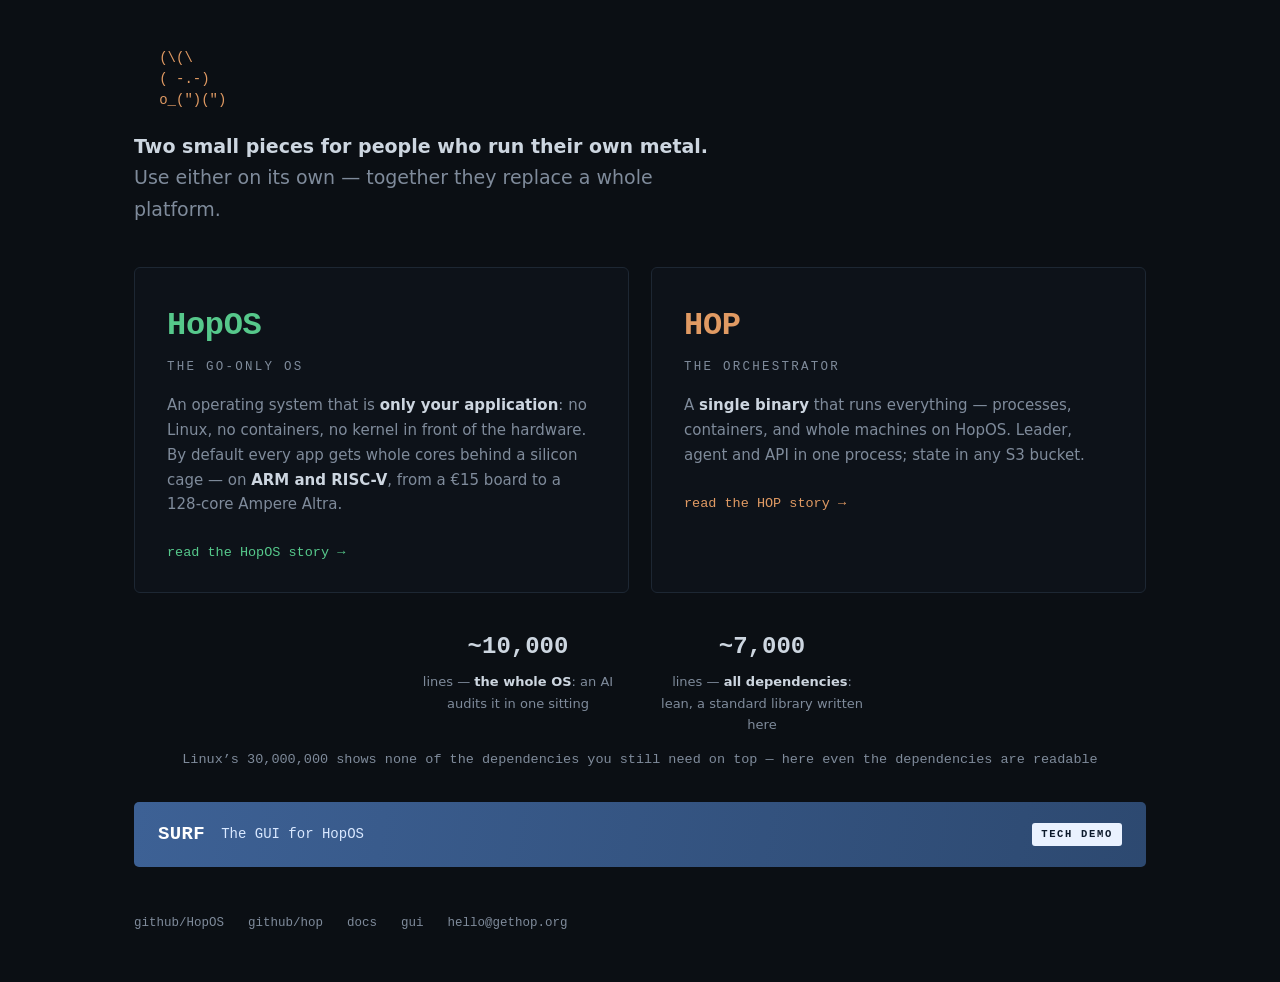
==== index.html @ 7035ccb4 "HopOS is wat we verkopen: een OS in 10.000 regels — en ~6 MB - homepage-strip terug naar twee getall" ====
<!DOCTYPE html>
<html lang="en">
<head>
<meta charset="utf-8">
<meta name="viewport" content="width=device-width, initial-scale=1">
<title>gethop.org — HopOS, the Go-only OS · HOP, the orchestrator</title>
<meta name="description" content="Two small pieces for people who run their own metal: HopOS, an OS with no kernel between your app and the hardware — and HOP, a single-binary job orchestrator.">
<meta property="og:title" content="gethop.org — HopOS · HOP">
<meta property="og:description" content="HopOS: the Go-only OS, hardware isolation per app, on ARM and RISC-V. HOP: a single-binary orchestrator for processes, containers and whole machines.">
<meta property="og:url" content="https://gethop.org">
<meta property="og:type" content="website">
<link rel="icon" href="data:image/svg+xml,<svg xmlns=%22http://www.w3.org/2000/svg%22 viewBox=%220 0 100 100%22><text y=%22.9em%22 font-size=%2290%22>🐇</text></svg>">
<link rel="stylesheet" href="/style.css?v=7">
</head>
<body>

<main class="chooser">
  <div class="wrap">
    <div class="chooser-head">
      <pre>   (\(\
   ( -.-)
   o_(")(")</pre>
      <p><strong>Two small pieces for people who run their own metal.</strong> Use either on its own — together they replace a whole platform.</p>
    </div>
    <div class="doors">
      <a class="door door-hopos" href="/hopos/">
        <div class="name">HopOS</div>
        <div class="role">The Go-only OS</div>
        <p>An operating system that is <b>only your application</b>: no Linux, no containers, no kernel in front of the hardware. By default every app gets whole cores behind a silicon cage — on <b>ARM and RISC-V</b>, from a €15 board to a 128-core Ampere Altra.</p>
        <span class="go">read the HopOS story →</span>
      </a>
      <a class="door door-hop" href="/hop/">
        <div class="name">HOP</div>
        <div class="role">The orchestrator</div>
        <p>A <b>single binary</b> that runs everything — processes, containers, and whole machines on HopOS. Leader, agent and API in one process; state in any S3 bucket.</p>
        <span class="go">read the HOP story →</span>
      </a>
    </div>
    <!-- Gemeten met tools/loc.go (HopOS-repo) op v1.15.0: metal 10.137 ·
         lean 6.879. HOP (5.253) staat op /hop/ als ~5.000 — hier verkopen we
         het OS. Daarbuiten linkt alleen de Go/tamago-runtime en de CA-bundel. -->
    <div class="trio">
      <div><span class="tn">~10,000</span><span class="tl">lines — <b>the whole OS</b>: an AI audits it in one sitting</span></div>
      <div><span class="tn">~7,000</span><span class="tl">lines — <b>all dependencies</b>: lean, a standard library written here</span></div>
    </div>
    <p class="trio-foot">Linux’s 30,000,000 shows none of the dependencies you still need on top — here even the dependencies are readable</p>
    <a class="banner" href="/surf/">
      <span class="banner-name">SURF</span>
      <span class="banner-sub">The GUI for HopOS</span>
      <span class="badge">tech demo</span>
    </a>
    <div class="chooser-foot">
      <a href="https://github.com/xinix00/HopOS">github/HopOS</a>
      <a href="https://github.com/xinix00/hop">github/hop</a>
      <a href="/hopos/docs/">docs</a>
      <a href="https://gui.gethop.org">gui</a>
      <a href="mailto:hello@gethop.org">hello@gethop.org</a>
    </div>
  </div>
</main>

</body>
</html>
---- style.css ----
/* gethop.org — two products, two voices, one dark habitat.
   HopOS speaks phosphor green (it IS the console color of the OS);
   HOP speaks copper (the operator's tool — the metal in bare metal).
   The SURF banner borrows the blue of its own compositor — cooler than both,
   because it is a thing that runs on HopOS, not a third product.
   Each page sets --acc via a body class; everything inherits its voice. */
:root {
  --bg: #0b0f14;
  --panel: #10161d;
  --panel-2: #0d1219;
  --line: #1d2733;
  --text: #cdd6e0;
  --muted: #7f8b9b;
  --copper: #e09a63;
  --copper-dim: #a97045;
  --leaf: #56c88b;
  --leaf-dim: #3a8a60;
  --wave: #6ba6ff;
  --wave-dim: #43709f;
  --phosphor: #46d979;
  --fault: #e0654f;
  --acc: var(--copper);
  --acc-dim: var(--copper-dim);
  --mono: ui-monospace, "SF Mono", "Cascadia Code", "JetBrains Mono", Menlo, Consolas, monospace;
  --sans: system-ui, -apple-system, "Segoe UI", Roboto, sans-serif;
}
* { box-sizing: border-box; }
html { scroll-behavior: smooth; }
@media (prefers-reduced-motion: reduce) { html { scroll-behavior: auto; } }
body {
  margin: 0; background: var(--bg); color: var(--text);
  font-family: var(--sans); font-size: 16.5px; line-height: 1.65;
  -webkit-font-smoothing: antialiased;
}
body.pg-hopos { --acc: var(--leaf); --acc-dim: var(--leaf-dim); }
body.pg-hop { --acc: var(--copper); --acc-dim: var(--copper-dim); }
body.pg-surf { --acc: var(--wave); --acc-dim: var(--wave-dim); }
a { color: var(--acc); text-decoration: none; }
a:hover { text-decoration: underline; text-underline-offset: 3px; }
a:focus-visible { outline: 2px solid var(--acc); outline-offset: 3px; border-radius: 2px; }
.wrap { max-width: 1060px; margin: 0 auto; padding: 0 24px; }

/* ── topbar ─────────────────────────────────────────────── */
.topbar {
  position: sticky; top: 0; z-index: 10;
  background: color-mix(in srgb, var(--bg) 88%, transparent);
  backdrop-filter: blur(8px);
  border-bottom: 1px solid var(--line);
}
.topbar-in {
  display: flex; align-items: center; gap: 28px;
  height: 56px; font-family: var(--mono); font-size: 13.5px;
}
.brand { display: flex; align-items: baseline; gap: 10px; color: var(--text); font-weight: 700; letter-spacing: .04em; }
.brand:hover { text-decoration: none; }
.brand .ears { color: var(--acc); font-weight: 400; }
.topnav { display: flex; gap: 20px; margin-left: auto; align-items: center; }
.topnav a { color: var(--muted); letter-spacing: .02em; }
.topnav a:hover { color: var(--text); text-decoration: none; }
.topnav a.other-hopos:hover { color: var(--leaf); }
.topnav a.other-hop:hover { color: var(--copper); }
.topnav a.other-surf:hover { color: var(--wave); }
.gh {
  border: 1px solid var(--acc-dim); color: var(--acc);
  padding: 5px 14px; border-radius: 3px; letter-spacing: .02em;
}
.topnav a.gh:hover, .gh:hover {
  background: var(--acc); color: var(--bg); text-decoration: none;
}

/* mobiel: hamburger (checkbox-truc, geen JS) — de links passen niet naast
   het merk, dus onder 720px klapt de nav in een paneel onder de balk. */
.menu-box { display: none; }
.menu-btn { display: none; }
@media (max-width: 720px) {
  .topbar-in { position: relative; }
  .menu-btn {
    display: block; margin-left: auto; cursor: pointer;
    font-family: var(--mono); font-size: 19px; line-height: 1;
    color: var(--muted); padding: 6px 12px;
    border: 1px solid var(--line); border-radius: 3px;
  }
  .menu-box:checked ~ .menu-btn { color: var(--acc); border-color: var(--acc-dim); }
  .topnav { display: none; }
  .menu-box:checked ~ .topnav {
    display: grid; gap: 14px; justify-items: start;
    position: absolute; top: 55px; left: -24px; right: -24px;
    margin: 0; padding: 20px 32px 24px;
    background: var(--panel-2); border-bottom: 1px solid var(--line);
  }
  .menu-box:checked ~ .topnav a:not(.gh) { padding: 2px 0; }
}

/* ── chooser (front page) ───────────────────────────────── */
.chooser { min-height: 100svh; display: grid; align-content: center; padding: 48px 0; }
.chooser-head { margin-bottom: 42px; }
.chooser-head pre {
  margin: 0 0 20px; font-family: var(--mono); font-size: 14px; line-height: 1.5;
  color: var(--copper);
}
.chooser-head p { color: var(--muted); font-size: 19px; max-width: 32em; margin: 0; }
.chooser-head p strong { color: var(--text); }
.doors { display: grid; grid-template-columns: 1fr 1fr; gap: 22px; }
@media (max-width: 800px) { .doors { grid-template-columns: 1fr; } }
.door {
  display: block; border: 1px solid var(--line); border-radius: 6px;
  padding: 32px 32px 28px; background: var(--panel-2); color: var(--text);
  transition: border-color .15s ease;
}
.door:hover { text-decoration: none; border-color: var(--acc-dim); }
.door .name { font-family: var(--mono); font-size: 32px; font-weight: 700; color: var(--acc); letter-spacing: -.01em; }
.door .role {
  font-family: var(--mono); font-size: 12.5px; letter-spacing: .18em;
  text-transform: uppercase; color: var(--muted); margin: 4px 0 16px;
}
.door p { margin: 0 0 20px; font-size: 15px; color: var(--muted); }
.door p b { color: var(--text); font-weight: 600; }
.door .go { font-family: var(--mono); font-size: 13.5px; color: var(--acc); }
.door-hopos { --acc: var(--leaf); --acc-dim: var(--leaf-dim); }
.door-hop { --acc: var(--copper); --acc-dim: var(--copper-dim); }

/* SURF krijgt een échte banner: een gevuld blauw blok, zoals een advertentie.
   Hij mág schreeuwen — maar hij is één regel hoog en heeft geen kop, dus hij
   kan nooit voor een sectie doorgaan. Het label zegt wat het is. */
.banner {
  display: flex; align-items: center; gap: 16px; flex-wrap: wrap;
  margin-top: 30px; padding: 17px 24px; border-radius: 5px;
  font-family: var(--mono); color: #eaf2ff;
  background: linear-gradient(100deg,
    color-mix(in srgb, var(--wave) 54%, #071019),
    color-mix(in srgb, var(--wave) 38%, #071019));
  transition: filter .15s ease;
}
.banner:hover { text-decoration: none; filter: brightness(1.14); }
.banner-name { font-size: 19px; font-weight: 700; letter-spacing: .02em; color: #fff; }
.banner-sub { font-size: 14px; color: color-mix(in srgb, #fff 74%, var(--wave)); }
.banner .badge {
  font-size: 10.5px; letter-spacing: .16em; text-transform: uppercase;
  font-weight: 700; margin-left: auto; padding: 3px 9px;
  background: #eaf2ff; color: #0d1a2b; border-radius: 3px;
}
/* Zodra de regel wikkelt hoort het label niet meer rechts te hangen. */
@media (max-width: 620px) { .banner .badge { margin-left: 0; } }
.trio { display: flex; gap: 34px; justify-content: center; flex-wrap: wrap; margin-top: 34px; }
.trio > div { text-align: center; }
.trio .tn { display: block; font-family: var(--mono); font-size: 24px; font-weight: 700; color: var(--text); }
.trio .tl { display: block; font-size: 13px; color: var(--muted); max-width: 210px; margin-top: 4px; }
.trio .tl b { color: var(--text); }
.trio-foot { text-align: center; color: var(--muted); font-size: 13.5px; font-family: var(--mono); margin: 14px 0 0; }
.chooser-foot {
  margin-top: 46px; font-family: var(--mono); font-size: 12.5px; color: var(--muted);
  display: flex; gap: 24px; flex-wrap: wrap;
}
.chooser-foot a { color: var(--muted); }
.chooser-foot a:hover { color: var(--text); }

/* ── page hero ──────────────────────────────────────────── */
.hero { padding: 76px 0 64px; border-bottom: 1px solid var(--line); }
.hero-grid { display: grid; grid-template-columns: 1.05fr .95fr; gap: 56px; align-items: center; }
@media (max-width: 880px) { .hero-grid { grid-template-columns: 1fr; } }
.pg-mark {
  font-family: var(--mono); font-size: 12.5px; letter-spacing: .18em;
  text-transform: uppercase; color: var(--acc); margin: 0 0 18px;
}
h1 {
  font-family: var(--mono); font-size: clamp(28px, 4.2vw, 42px);
  line-height: 1.16; letter-spacing: -.015em; margin: 0 0 20px;
  font-weight: 700; text-wrap: balance;
}
.lede { font-size: 17.5px; color: var(--muted); max-width: 30em; margin: 0 0 28px; }
.lede strong { color: var(--text); font-weight: 600; }
.cta-row { display: flex; gap: 14px; flex-wrap: wrap; align-items: center; }
.btn {
  font-family: var(--mono); font-size: 14.5px; padding: 11px 20px;
  border-radius: 3px; border: 1px solid transparent;
}
.btn-primary { background: var(--acc); color: #101418; font-weight: 700; }
.btn-primary:hover { filter: brightness(1.12); text-decoration: none; }
.btn-ghost { border-color: var(--line); color: var(--text); }
.btn-ghost:hover { border-color: var(--acc-dim); text-decoration: none; }
.btn-dl { display: inline-flex; align-items: center; gap: 9px; }
.btn-dl svg { flex: none; }
.cross { font-family: var(--mono); font-size: 12.5px; margin-top: 20px; color: var(--muted); }
.cross a.to-hop { color: var(--copper); }
.cross a.to-hopos { color: var(--leaf); }

/* ── sections ───────────────────────────────────────────── */
section { padding: 64px 0; border-bottom: 1px solid var(--line); }
h2 {
  font-family: var(--mono); font-size: clamp(21px, 2.8vw, 27px);
  letter-spacing: -.01em; margin: 0 0 16px; text-wrap: balance;
}
.section-lede { color: var(--muted); max-width: 42em; margin: 0 0 36px; }
.section-lede strong, section p strong { color: var(--text); font-weight: 600; }
section p { max-width: 42em; }

/* ── terminal ───────────────────────────────────────────── */
.term {
  background: #070b10; border: 1px solid var(--line); border-radius: 6px;
  overflow: hidden; box-shadow: 0 24px 60px -32px rgba(0,0,0,.9);
}
.term-bar {
  display: flex; align-items: center; gap: 8px;
  padding: 9px 14px; border-bottom: 1px solid var(--line);
  font-family: var(--mono); font-size: 11.5px; color: var(--muted);
  letter-spacing: .05em; background: var(--panel-2);
}
.term-bar .dot { width: 9px; height: 9px; border-radius: 50%; background: var(--line); }
.term-bar .dot:first-child { background: #2c3a4a; }
.term pre {
  margin: 0; padding: 18px 18px 20px; overflow-x: auto;
  font-family: var(--mono); font-size: 12.8px; line-height: 1.62;
  color: var(--phosphor);
}
.term .dim { color: #2f7a4c; }
.term .hi { color: #7dffa8; font-weight: 700; }
.term .fault { color: var(--fault); }
.term .cmt { color: var(--muted); }
.term .ps { color: var(--copper); }
.term-cli pre { color: var(--text); font-size: 13px; }
.term-cli .out { color: var(--phosphor); }
.boot-line { opacity: 0; animation: bootline .01s linear forwards; }
@keyframes bootline { to { opacity: 1; } }
@media (prefers-reduced-motion: reduce) { .boot-line { animation: none; opacity: 1; } }

/* ── tables ─────────────────────────────────────────────── */
.tbl-wrap { overflow-x: auto; border: 1px solid var(--line); border-radius: 5px; }
table { border-collapse: collapse; width: 100%; min-width: 640px; font-size: 14.5px; }
th {
  font-family: var(--mono); font-size: 12px; text-transform: uppercase;
  letter-spacing: .1em; color: var(--muted); font-weight: 600; text-align: left;
}
th, td { padding: 13px 18px; border-bottom: 1px solid var(--line); vertical-align: top; }
tr:last-child td { border-bottom: 0; }
thead tr { background: var(--panel-2); }
td:first-child { color: var(--muted); }
td.us { color: var(--text); }
td.us::before { content: "▸ "; color: var(--acc); }

/* ── ladder ─────────────────────────────────────────────── */
.ladder { display: grid; gap: 12px; max-width: 720px; font-variant-numeric: tabular-nums; }
.rung { display: grid; grid-template-columns: 240px 1fr 90px; gap: 16px; align-items: center; font-size: 14px; }
@media (max-width: 720px) { .rung { grid-template-columns: 150px 1fr 80px; } }
.rung .lbl { color: var(--muted); }
.rung .lbl b { color: var(--text); font-weight: 600; }
.rung .bar { height: 10px; border-radius: 2px; background: var(--panel); position: relative; overflow: hidden; }
.rung .bar i { position: absolute; inset: 0 auto 0 0; background: var(--acc-dim); border-radius: 2px; }
.rung:first-child .bar i { background: var(--acc); }
.rung .n { font-family: var(--mono); font-size: 13.5px; color: var(--text); text-align: right; }
.ladder-sub {
  font-family: var(--mono); font-size: 13px; color: var(--muted);
  max-width: 720px; text-align: right; margin: 14px 0 0;
}
.ladder-sub b { color: var(--acc); }

/* Per-architectuur-sprossen: je compileert er precies één van, dus ze staan
   onder een streep en dragen hun eigen label i.p.v. dat ze meetellen alsof
   elke node alles draait. */
.rung-split {
  grid-column: 1 / -1; margin: 6px 0 2px; padding-top: 12px;
  border-top: 1px dashed var(--line);
  font-family: var(--mono); font-size: 12px; letter-spacing: .1em;
  text-transform: uppercase; color: var(--muted);
}
.rung-split b { color: var(--acc); font-weight: 600; }
.rung-arch .lbl b { color: var(--acc); }
.rung-arch .bar i { background: color-mix(in srgb, var(--acc) 55%, var(--panel)); }
.rung-board .lbl b { color: var(--text); }
.rung-board .bar i { background: color-mix(in srgb, var(--acc) 28%, var(--panel)); }

/* ── cards & callouts ───────────────────────────────────── */
.cards { display: grid; grid-template-columns: repeat(3, 1fr); gap: 20px; }
@media (max-width: 880px) { .cards { grid-template-columns: 1fr; } }
.card { border: 1px solid var(--line); border-radius: 5px; padding: 24px; background: var(--panel-2); }
.card h3 { font-family: var(--mono); font-size: 15.5px; margin: 0 0 10px; letter-spacing: .01em; color: var(--text); }
.card p { font-size: 14.5px; color: var(--muted); margin: 0; max-width: none; }
.card p b { color: var(--text); font-weight: 600; }
.honest {
  border: 1px solid var(--line); border-left: 3px solid var(--acc);
  border-radius: 4px; padding: 20px 24px; background: var(--panel-2);
  max-width: 46em; margin-top: 36px;
}
.honest h3 { font-family: var(--mono); font-size: 13.5px; letter-spacing: .1em; text-transform: uppercase; margin: 0 0 10px; color: var(--acc); }
.honest p { font-size: 14.5px; color: var(--muted); margin: 0; max-width: none; }
.honest p b { color: var(--text); }

/* ── screenshots ────────────────────────────────────────── */
.shot { margin: 0; }
.shot img {
  display: block; width: 100%; height: auto; border: 1px solid var(--line);
  border-radius: 6px; background: #070b10;
  box-shadow: 0 24px 60px -32px rgba(0,0,0,.9);
}
.shot figcaption {
  font-family: var(--mono); font-size: 12.5px; color: var(--muted);
  margin-top: 12px; line-height: 1.55;
}
.shot figcaption b { color: var(--text); font-weight: 600; }

/* ── kant-en-klare apps ─────────────────────────────────── */
.apps { display: grid; grid-template-columns: repeat(2, 1fr); gap: 0 34px; margin: 0; }
@media (max-width: 720px) { .apps { grid-template-columns: 1fr; } }
.apps div {
  display: grid; grid-template-columns: 108px 1fr; gap: 14px;
  padding: 13px 0; border-bottom: 1px solid var(--line); font-size: 14.5px;
}
.apps dt {
  font-family: var(--mono); font-size: 13.5px; color: var(--acc);
  margin: 0; overflow-wrap: anywhere;
}
.apps dd { margin: 0; color: var(--muted); }
.apps dd b { color: var(--text); font-weight: 600; }

/* ── quickstart ─────────────────────────────────────────── */
.qs-grid { display: grid; grid-template-columns: 1fr 1fr; gap: 24px; }
@media (max-width: 880px) { .qs-grid { grid-template-columns: 1fr; } }

/* ── footer ─────────────────────────────────────────────── */
footer { padding: 54px 0 56px; }
.foot-grid {
  display: flex; justify-content: space-between; align-items: flex-start;
  gap: 48px; flex-wrap: wrap;
}
footer pre {
  margin: 0; font-family: var(--mono); font-size: 13px; line-height: 1.5;
  color: var(--copper); flex-shrink: 0;
}
.foot-links { font-family: var(--mono); font-size: 13.5px; display: grid; gap: 10px; justify-items: start; }
.foot-links .l-hopos { color: var(--leaf); }
.foot-links .l-hop { color: var(--copper); }
.foot-links .l-surf { color: var(--wave); }
.foot-copy {
  margin: 40px 0 0; padding-top: 18px; border-top: 1px solid var(--line);
  font-family: var(--mono); font-size: 12px; color: var(--muted);
}

/* ── hardware-status ────────────────────────────────────── */
.st { font-family: var(--mono); font-size: 12.5px; white-space: nowrap; }
.st::before { content: "● "; }
.st-ok { color: var(--leaf); }
.st-wip { color: var(--copper); }
.st-plan { color: var(--muted); }

/* ── better together ────────────────────────────────────── */
.together {
  border: 1px solid var(--line); border-radius: 6px; background: var(--panel-2);
  padding: 26px 30px; display: flex; gap: 24px; align-items: center;
  justify-content: space-between; flex-wrap: wrap;
}
.together p { margin: 0; max-width: 38em; font-size: 15px; color: var(--muted); }
.together p b { color: var(--text); }

/* ── docs-viewer ─────────────────────────────────────────── */
  .docs-grid { display: grid; grid-template-columns: 220px 1fr; gap: 48px; padding: 48px 0 80px; }
  @media (max-width: 800px) { .docs-grid { grid-template-columns: 1fr; gap: 24px; } }
  .docs-nav { position: sticky; top: 80px; align-self: start; font-family: var(--mono); font-size: 13.5px; }
  @media (max-width: 800px) { .docs-nav { position: static; } }
  .pages-box, .pages-btn { display: none; }
  @media (max-width: 800px) {
    .pages-btn {
      display: block; cursor: pointer; font-family: var(--mono);
      font-size: 13.5px; color: var(--muted); padding: 9px 14px;
      border: 1px solid var(--line); border-radius: 4px; background: var(--panel-2);
    }
    .pages-box:checked ~ .pages-btn { color: var(--acc); border-color: var(--acc-dim); border-radius: 4px 4px 0 0; }
    .docs-nav { display: none; }
    .pages-box:checked ~ .docs-nav {
      display: block; border: 1px solid var(--line); border-top: 0;
      border-radius: 0 0 4px 4px; background: var(--panel-2);
      padding: 16px 22px 20px; margin-top: 0;
    }
    .docs-grid { gap: 0 24px; }
    .md { margin-top: 24px; }
  }
  .docs-nav h3 {
    font-size: 11.5px; letter-spacing: .16em; text-transform: uppercase;
    color: var(--muted); margin: 22px 0 10px; font-weight: 600;
  }
  .docs-nav h3:first-child { margin-top: 0; }
  .docs-nav a { display: block; color: var(--muted); padding: 4px 0; }
  .docs-nav a:hover { color: var(--text); text-decoration: none; }
  .docs-nav a.on { color: var(--acc); }
  .docs-nav .gh-src { margin-top: 26px; font-size: 12px; }

  .md { min-width: 0; max-width: 46em; }
  .md h1 { font-size: clamp(26px, 3.4vw, 34px); margin: 0 0 18px; }
  .md h2 { font-size: 21px; margin: 40px 0 14px; }
  .md h3 { font-family: var(--mono); font-size: 16px; margin: 30px 0 10px; }
  .md p, .md li { color: var(--text); }
  .md p { margin: 0 0 16px; }
  .md ul, .md ol { padding-left: 24px; margin: 0 0 16px; }
  .md li { margin: 6px 0; }
  .md strong { color: var(--text); font-weight: 600; }
  .md em { color: var(--muted); }
  .md code {
    font-family: var(--mono); font-size: .88em; background: var(--panel);
    border: 1px solid var(--line); border-radius: 3px; padding: 1px 5px;
  }
  .md pre {
    background: #070b10; border: 1px solid var(--line); border-radius: 6px;
    padding: 16px 18px; overflow-x: auto; margin: 0 0 18px;
    font-family: var(--mono); font-size: 13px; line-height: 1.6;
  }
  .md pre code { background: none; border: 0; padding: 0; font-size: inherit; }
  .md table { border-collapse: collapse; width: 100%; font-size: 14px; margin: 0 0 18px; }
  .md .md-tbl { overflow-x: auto; border: 1px solid var(--line); border-radius: 5px; margin: 0 0 18px; }
  .md .md-tbl table { margin: 0; min-width: 540px; }
  .md th { font-family: var(--mono); font-size: 11.5px; text-transform: uppercase; letter-spacing: .08em; color: var(--muted); text-align: left; background: var(--panel-2); }
  .md th, .md td { padding: 10px 14px; border-bottom: 1px solid var(--line); vertical-align: top; }
  .md tr:last-child td { border-bottom: 0; }
  .md blockquote { border-left: 3px solid var(--acc-dim); margin: 0 0 16px; padding: 2px 0 2px 18px; color: var(--muted); }
  .md hr { border: 0; border-top: 1px solid var(--line); margin: 32px 0; }
  .md .mermaid { margin: 0 0 18px; }
  .md .mermaid svg { max-width: 100%; }
  .md img { max-width: 100%; border: 1px solid var(--line); border-radius: 5px; }
  .md .state { color: var(--muted); font-family: var(--mono); font-size: 14px; padding: 40px 0; }
  .md .state .cur { color: var(--acc); animation: statecur 1s steps(1) infinite; }
  @keyframes statecur { 50% { opacity: 0; } }
  @media (prefers-reduced-motion: reduce) { .md .state .cur { animation: none; } }
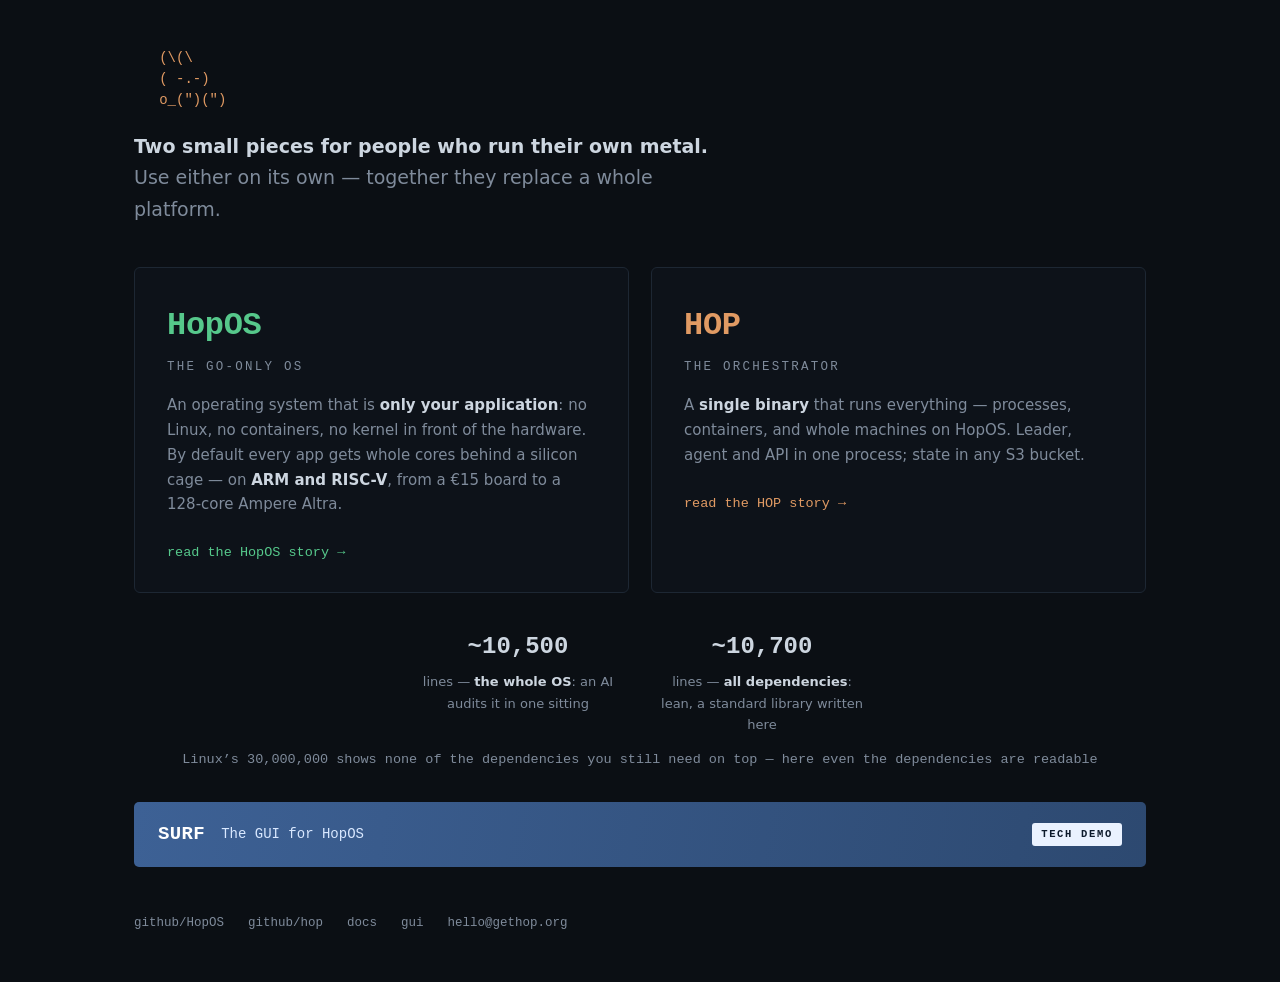
==== commit 5bdd0c51: "Stabiel en bewezen: telling op de nieuwe staat, stulp en cloudflared-lean erbij - ladder en homepage" ====
--- a/index.html
+++ b/index.html
@@ -36,12 +36,12 @@
         <span class="go">read the HOP story →</span>
       </a>
     </div>
-    <!-- Gemeten met tools/loc.go (HopOS-repo) op v1.15.0: metal 10.137 ·
-         lean 6.879. HOP (5.253) staat op /hop/ als ~5.000 — hier verkopen we
+    <!-- Gemeten met tools/loc.go (HopOS-repo) op v1.99.1: metal 10.643 ·
+         lean 10.684. HOP staat op /hop/ als ~5.000 — hier verkopen we
          het OS. Daarbuiten linkt alleen de Go/tamago-runtime en de CA-bundel. -->
     <div class="trio">
-      <div><span class="tn">~10,000</span><span class="tl">lines — <b>the whole OS</b>: an AI audits it in one sitting</span></div>
-      <div><span class="tn">~7,000</span><span class="tl">lines — <b>all dependencies</b>: lean, a standard library written here</span></div>
+      <div><span class="tn">~10,500</span><span class="tl">lines — <b>the whole OS</b>: an AI audits it in one sitting</span></div>
+      <div><span class="tn">~10,700</span><span class="tl">lines — <b>all dependencies</b>: lean, a standard library written here</span></div>
     </div>
     <p class="trio-foot">Linux’s 30,000,000 shows none of the dependencies you still need on top — here even the dependencies are readable</p>
     <a class="banner" href="/surf/">
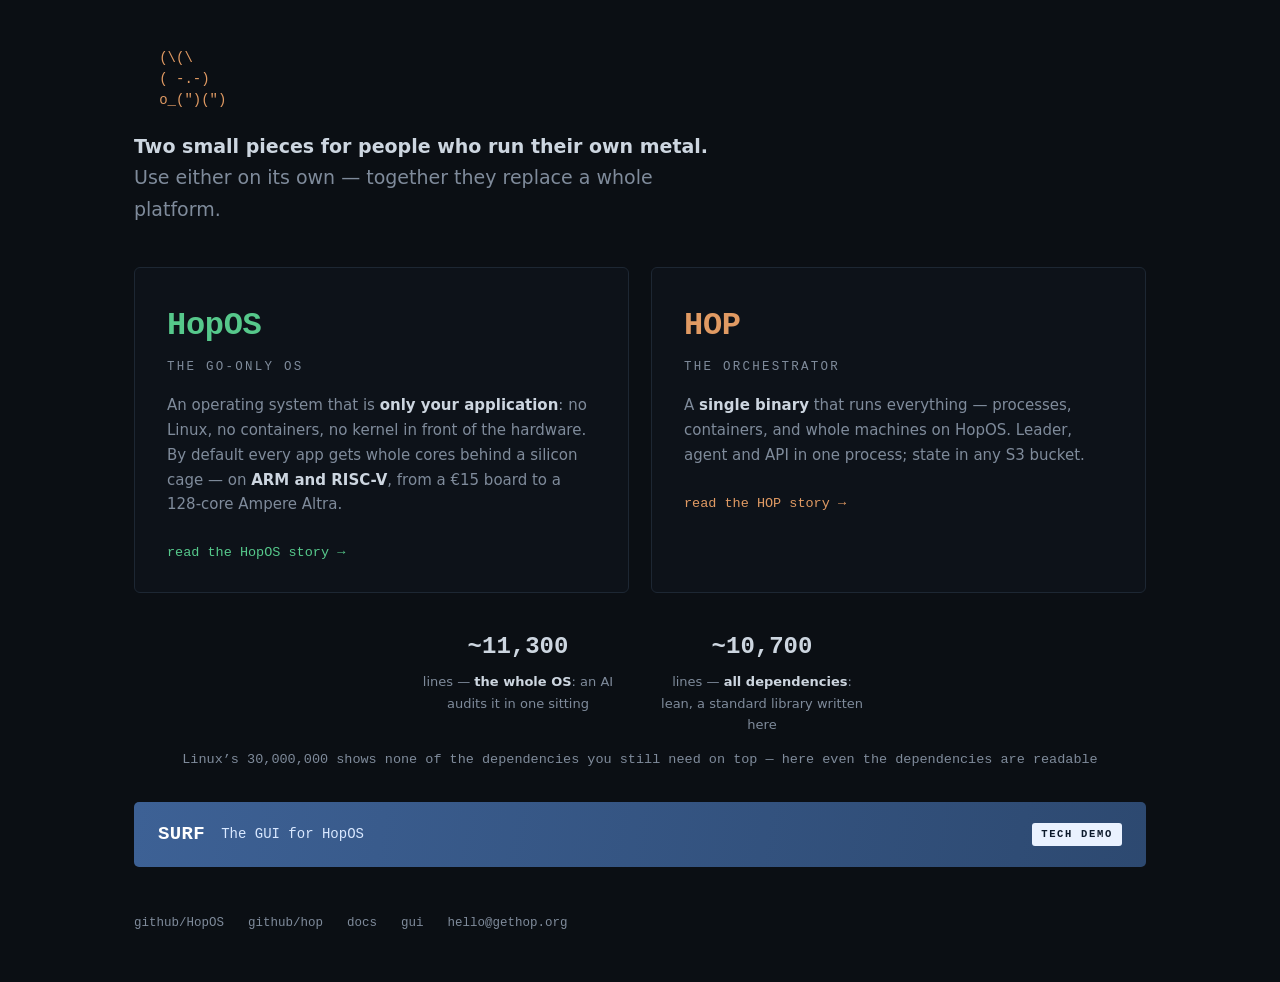
==== commit 4d06172a: "Zesde bord is een Mac mini M4 — en HOP eerlijk hermeten Het nieuwe device: Apple silicon. Vierde ARM" ====
--- a/index.html
+++ b/index.html
@@ -36,11 +36,11 @@
         <span class="go">read the HOP story →</span>
       </a>
     </div>
-    <!-- Gemeten met tools/loc.go (HopOS-repo) op v1.99.1: metal 10.643 ·
-         lean 10.684. HOP staat op /hop/ als ~5.000 — hier verkopen we
+    <!-- Gemeten met tools/loc.go (HopOS-repo) op v1.99.2: metal 11.312 ·
+         lean 10.684. HOP staat op /hop/ als ~7.550 (gemeten) — hier verkopen we
          het OS. Daarbuiten linkt alleen de Go/tamago-runtime en de CA-bundel. -->
     <div class="trio">
-      <div><span class="tn">~10,500</span><span class="tl">lines — <b>the whole OS</b>: an AI audits it in one sitting</span></div>
+      <div><span class="tn">~11,300</span><span class="tl">lines — <b>the whole OS</b>: an AI audits it in one sitting</span></div>
       <div><span class="tn">~10,700</span><span class="tl">lines — <b>all dependencies</b>: lean, a standard library written here</span></div>
     </div>
     <p class="trio-foot">Linux’s 30,000,000 shows none of the dependencies you still need on top — here even the dependencies are readable</p>
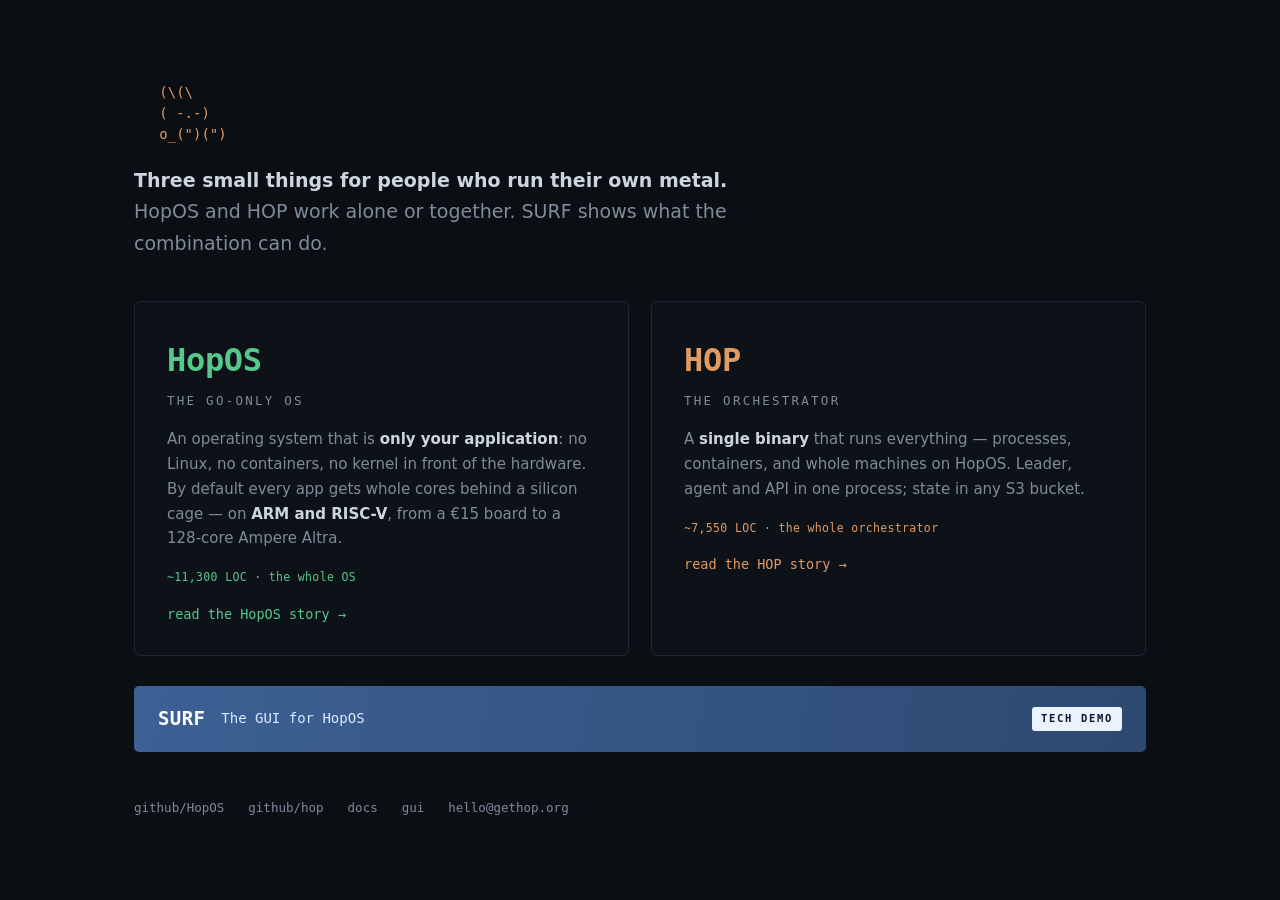
==== commit b7a01aa8: "Rewritten pages" ====
--- a/index.html
+++ b/index.html
@@ -3,14 +3,14 @@
 <head>
 <meta charset="utf-8">
 <meta name="viewport" content="width=device-width, initial-scale=1">
-<title>gethop.org — HopOS, the Go-only OS · HOP, the orchestrator</title>
-<meta name="description" content="Two small pieces for people who run their own metal: HopOS, an OS with no kernel between your app and the hardware — and HOP, a single-binary job orchestrator.">
-<meta property="og:title" content="gethop.org — HopOS · HOP">
-<meta property="og:description" content="HopOS: the Go-only OS, hardware isolation per app, on ARM and RISC-V. HOP: a single-binary orchestrator for processes, containers and whole machines.">
+<title>gethop.org — HopOS · HOP · SURF</title>
+<meta name="description" content="Three small things for people who run their own metal: HopOS runs Go directly on hardware, HOP orchestrates the cluster, and SURF puts windows from many machines on one screen.">
+<meta property="og:title" content="gethop.org — HopOS · HOP · SURF">
+<meta property="og:description" content="A Go-only OS, a small orchestrator, and a distributed GUI tech demo built on both.">
 <meta property="og:url" content="https://gethop.org">
 <meta property="og:type" content="website">
 <link rel="icon" href="data:image/svg+xml,<svg xmlns=%22http://www.w3.org/2000/svg%22 viewBox=%220 0 100 100%22><text y=%22.9em%22 font-size=%2290%22>🐇</text></svg>">
-<link rel="stylesheet" href="/style.css?v=7">
+<link rel="stylesheet" href="/style.css?v=11">
 </head>
 <body>
 
@@ -20,30 +20,24 @@
       <pre>   (\(\
    ( -.-)
    o_(")(")</pre>
-      <p><strong>Two small pieces for people who run their own metal.</strong> Use either on its own — together they replace a whole platform.</p>
+      <p><strong>Three small things for people who run their own metal.</strong> HopOS and HOP work alone or together. SURF shows what the combination can do.</p>
     </div>
     <div class="doors">
       <a class="door door-hopos" href="/hopos/">
         <div class="name">HopOS</div>
         <div class="role">The Go-only OS</div>
         <p>An operating system that is <b>only your application</b>: no Linux, no containers, no kernel in front of the hardware. By default every app gets whole cores behind a silicon cage — on <b>ARM and RISC-V</b>, from a €15 board to a 128-core Ampere Altra.</p>
+        <span class="door-fact">~11,300 LOC · the whole OS</span>
         <span class="go">read the HopOS story →</span>
       </a>
       <a class="door door-hop" href="/hop/">
         <div class="name">HOP</div>
         <div class="role">The orchestrator</div>
         <p>A <b>single binary</b> that runs everything — processes, containers, and whole machines on HopOS. Leader, agent and API in one process; state in any S3 bucket.</p>
+        <span class="door-fact">~7,550 LOC · the whole orchestrator</span>
         <span class="go">read the HOP story →</span>
       </a>
     </div>
-    <!-- Gemeten met tools/loc.go (HopOS-repo) op v1.99.2: metal 11.312 ·
-         lean 10.684. HOP staat op /hop/ als ~7.550 (gemeten) — hier verkopen we
-         het OS. Daarbuiten linkt alleen de Go/tamago-runtime en de CA-bundel. -->
-    <div class="trio">
-      <div><span class="tn">~11,300</span><span class="tl">lines — <b>the whole OS</b>: an AI audits it in one sitting</span></div>
-      <div><span class="tn">~10,700</span><span class="tl">lines — <b>all dependencies</b>: lean, a standard library written here</span></div>
-    </div>
-    <p class="trio-foot">Linux’s 30,000,000 shows none of the dependencies you still need on top — here even the dependencies are readable</p>
     <a class="banner" href="/surf/">
       <span class="banner-name">SURF</span>
       <span class="banner-sub">The GUI for HopOS</span>
--- a/style.css
+++ b/style.css
@@ -115,6 +115,10 @@
 }
 .door p { margin: 0 0 20px; font-size: 15px; color: var(--muted); }
 .door p b { color: var(--text); font-weight: 600; }
+.door .door-fact {
+  display: block; margin: -3px 0 13px; font-family: var(--mono);
+  font-size: 11.5px; color: var(--acc); letter-spacing: .03em;
+}
 .door .go { font-family: var(--mono); font-size: 13.5px; color: var(--acc); }
 .door-hopos { --acc: var(--leaf); --acc-dim: var(--leaf-dim); }
 .door-hop { --acc: var(--copper); --acc-dim: var(--copper-dim); }
@@ -141,12 +145,6 @@
 }
 /* Zodra de regel wikkelt hoort het label niet meer rechts te hangen. */
 @media (max-width: 620px) { .banner .badge { margin-left: 0; } }
-.trio { display: flex; gap: 34px; justify-content: center; flex-wrap: wrap; margin-top: 34px; }
-.trio > div { text-align: center; }
-.trio .tn { display: block; font-family: var(--mono); font-size: 24px; font-weight: 700; color: var(--text); }
-.trio .tl { display: block; font-size: 13px; color: var(--muted); max-width: 210px; margin-top: 4px; }
-.trio .tl b { color: var(--text); }
-.trio-foot { text-align: center; color: var(--muted); font-size: 13.5px; font-family: var(--mono); margin: 14px 0 0; }
 .chooser-foot {
   margin-top: 46px; font-family: var(--mono); font-size: 12.5px; color: var(--muted);
   display: flex; gap: 24px; flex-wrap: wrap;
@@ -417,3 +415,496 @@
   .md .state .cur { color: var(--acc); animation: statecur 1s steps(1) infinite; }
   @keyframes statecur { 50% { opacity: 0; } }
   @media (prefers-reduced-motion: reduce) { .md .state .cur { animation: none; } }
+
+/* ── HopOS overview ───────────────────────────────────────
+   The public page stays deliberately shorter than the docs: explain the
+   product first, show evidence second, and leave implementation detail one
+   click away. */
+.hopos-overview .wrap { max-width: 1120px; }
+.hopos-overview section { padding: 82px 0; }
+.hopos-overview h2 { font-size: clamp(24px, 3vw, 34px); line-height: 1.2; max-width: 18em; }
+.hopos-overview h3 { font-family: var(--mono); }
+.hopos-overview .section-lede { font-size: 16.5px; line-height: 1.7; }
+.section-kicker {
+  margin: 0 0 12px; font-family: var(--mono); font-size: 11.5px;
+  letter-spacing: .18em; text-transform: uppercase; color: var(--acc);
+}
+
+.hopos-hero { padding: 94px 0 0; }
+.hopos-hero .hero-grid { padding-bottom: 74px; }
+.hopos-hero h1 { font-size: clamp(36px, 5.5vw, 58px); line-height: 1.06; max-width: 12em; }
+.hopos-hero .lede { max-width: 35em; font-size: 18px; }
+
+/* A code-native stack diagram is clearer here than a decorative screenshot:
+   it shows exactly which layer was removed and where the hardware cages sit. */
+.stack {
+  padding: 18px; border: 1px solid var(--line); border-radius: 8px;
+  background: #070b10; box-shadow: 0 28px 70px -40px rgba(0,0,0,.95);
+  font-family: var(--mono);
+}
+.stack-label {
+  margin-bottom: 15px; color: var(--muted); font-size: 10.5px;
+  letter-spacing: .16em; text-transform: uppercase;
+}
+.stack-apps, .stack-cage {
+  display: grid; grid-template-columns: repeat(3, 1fr); gap: 8px;
+}
+.stack-apps > div {
+  min-width: 0; padding: 20px 8px 17px; text-align: center;
+  border: 1px solid color-mix(in srgb, var(--acc) 48%, var(--line));
+  border-radius: 5px 5px 2px 2px;
+  background: color-mix(in srgb, var(--acc) 7%, var(--panel));
+}
+.stack-apps span { display: block; color: var(--text); font-size: 13px; font-weight: 700; }
+.stack-apps small { display: block; margin-top: 5px; color: var(--muted); font-size: 9.5px; }
+.stack-cage { margin-top: 4px; }
+.stack-cage span {
+  padding: 5px 3px; text-align: center; border-radius: 2px;
+  background: color-mix(in srgb, var(--acc) 28%, var(--panel));
+  color: #b8efca; font-size: 9px; letter-spacing: .04em;
+}
+.stack-os, .stack-metal {
+  display: flex; align-items: center; justify-content: space-between; gap: 16px;
+  margin-top: 9px; padding: 15px 17px; border-radius: 4px;
+}
+.stack-os { background: var(--acc); color: #08130d; }
+.stack-os b { font-size: 15px; }
+.stack-os span { font-size: 10.5px; text-align: right; }
+.stack-metal {
+  border: 1px solid #2a3542; background: #111821;
+  color: var(--text); font-size: 12px; justify-content: center;
+}
+.stack > p {
+  max-width: none; margin: 14px 0 0; text-align: center;
+  color: var(--muted); font-size: 10.5px; letter-spacing: .04em;
+}
+.intro-grid {
+  display: grid; grid-template-columns: .9fr 1.1fr; gap: 80px;
+  align-items: start;
+}
+.intro-copy { padding-top: 27px; }
+.intro-copy p { max-width: 38em; margin: 0 0 18px; color: var(--muted); font-size: 17px; }
+.intro-copy p:first-child { color: var(--text); }
+.flow {
+  display: grid; grid-template-columns: 1fr auto 1fr auto 1fr auto 1fr;
+  gap: 13px; align-items: center; margin-top: 50px;
+}
+.flow > div { min-height: 145px; padding: 21px; border: 1px solid var(--line); border-radius: 5px; background: var(--panel-2); }
+.flow span {
+  display: block; margin-bottom: 12px; font-family: var(--mono);
+  font-size: 11px; color: var(--acc); letter-spacing: .12em;
+}
+.flow b { font-family: var(--mono); font-size: 14px; }
+.flow p { margin: 7px 0 0; color: var(--muted); font-size: 13px; line-height: 1.55; }
+.flow i { color: var(--acc-dim); font-family: var(--mono); font-style: normal; }
+
+.different-section, .proof-section, .download-section {
+  background: color-mix(in srgb, var(--panel-2) 48%, var(--bg));
+}
+.difference-list { margin-top: 42px; border-top: 1px solid var(--line); }
+.difference-list article {
+  display: grid; grid-template-columns: 48px minmax(0, 1fr) 190px;
+  gap: 26px; align-items: start; padding: 30px 0;
+  border-bottom: 1px solid var(--line);
+}
+.difference-no { font-family: var(--mono); font-size: 12px; color: var(--acc); }
+.difference-list h3 { margin: -4px 0 9px; font-size: 18px; color: var(--text); }
+.difference-list article > div p { max-width: 45em; margin: 0; color: var(--muted); font-size: 15px; }
+.difference-result {
+  max-width: none; margin: 1px 0 0; font-family: var(--mono);
+  color: var(--text); font-size: 12px; text-align: right;
+}
+.difference-result::before { content: "→ "; color: var(--acc); }
+.deep-link { margin: 27px 0 0; color: var(--muted); font-size: 13.5px; font-family: var(--mono); }
+.deep-link a { white-space: nowrap; }
+
+.fit-grid { display: grid; grid-template-columns: 1fr 1fr; gap: 20px; margin-top: 36px; }
+.fit-card { padding: 28px 30px; border: 1px solid var(--line); border-radius: 6px; background: var(--panel-2); }
+.fit-card.fit-yes { border-top: 2px solid var(--acc); }
+.fit-label {
+  margin: 0 0 18px; font-family: var(--mono); font-size: 12px;
+  color: var(--muted); text-transform: uppercase; letter-spacing: .14em;
+}
+.fit-yes .fit-label { color: var(--acc); }
+.fit-card ul { list-style: none; margin: 0; padding: 0; }
+.fit-card li { position: relative; padding: 8px 0 8px 22px; color: var(--muted); font-size: 15px; }
+.fit-card li::before { content: "—"; position: absolute; left: 0; color: var(--line); }
+.fit-yes li::before { content: "✓"; color: var(--acc); }
+.fit-together { margin-top: 20px; }
+
+.evidence-grid { display: grid; grid-template-columns: repeat(3, 1fr); gap: 20px; margin-top: 38px; }
+.evidence-grid article { display: flex; flex-direction: column; min-height: 300px; padding: 27px; border: 1px solid var(--line); border-radius: 6px; background: var(--bg); }
+.evidence-grid article > strong { font-family: var(--mono); font-size: 22px; color: var(--acc); }
+.evidence-grid h3 { margin: 8px 0 16px; font-size: 15px; line-height: 1.5; color: var(--text); }
+.evidence-grid p { margin: 0 0 22px; color: var(--muted); font-size: 14px; line-height: 1.65; }
+.evidence-grid a { margin-top: auto; font-family: var(--mono); font-size: 12px; }
+
+.apps-intro {
+  display: grid; grid-template-columns: 1fr 1fr; gap: 60px;
+  align-items: end; margin-bottom: 38px;
+}
+.apps-intro h2 { margin-bottom: 0; }
+.apps-intro > p { margin: 0 0 5px; color: var(--muted); font-size: 16px; }
+.project-grid { display: grid; grid-template-columns: 1fr 1fr; gap: 20px; }
+.project-card {
+  display: flex; flex-direction: column; align-items: flex-start;
+  min-height: 300px; padding: 30px; border: 1px solid var(--line);
+  border-radius: 6px; background: var(--panel-2);
+}
+.project-card.project-featured {
+  background:
+    linear-gradient(140deg, color-mix(in srgb, var(--acc) 9%, var(--panel-2)), var(--panel-2) 52%);
+}
+.project-type {
+  margin: 0 0 18px; font-family: var(--mono); font-size: 10.5px;
+  letter-spacing: .13em; text-transform: uppercase; color: var(--acc);
+}
+.project-card h3 { margin: 0 0 12px; font-size: 24px; }
+.project-card > p:not(.project-type) { margin: 0 0 26px; color: var(--muted); font-size: 15px; }
+.project-card .btn { margin-top: auto; }
+.apps-section .app-shelf { margin-top: 20px; }
+.apps-section .hopos-app-shelf { grid-template-columns: repeat(3, 1fr); }
+.app-shelf { display: grid; grid-template-columns: repeat(4, 1fr); border: 1px solid var(--line); border-radius: 6px; overflow: hidden; }
+.app-shelf div { min-height: 115px; padding: 20px; border-right: 1px solid var(--line); background: var(--panel-2); }
+.app-shelf div:last-child { border-right: 0; }
+.app-shelf b { display: block; margin-bottom: 7px; font-family: var(--mono); font-size: 13px; color: var(--text); }
+.app-shelf span { color: var(--muted); font-size: 12.5px; line-height: 1.5; }
+
+.hardware-grid { display: grid; grid-template-columns: .85fr 1.15fr; gap: 80px; align-items: start; }
+.machine-list { display: grid; grid-template-columns: 1fr 1fr; gap: 10px; padding-top: 5px; }
+.machine-list > span { min-height: 83px; padding: 17px 19px; border: 1px solid var(--line); border-radius: 5px; background: var(--panel-2); }
+.machine-list b { display: block; font-family: var(--mono); font-size: 13px; }
+.machine-list small { display: block; margin-top: 5px; color: var(--muted); font-size: 12px; }
+
+.download-head { display: grid; grid-template-columns: 1fr auto; gap: 70px; align-items: end; }
+.download-head .section-lede { margin-bottom: 0; }
+.download-actions { display: flex; gap: 9px; align-items: center; flex-wrap: wrap; justify-content: flex-end; padding-bottom: 5px; }
+.start-grid { display: grid; grid-template-columns: 1fr 1fr; gap: 20px; margin-top: 42px; }
+.start-grid > div { padding: 25px; border: 1px solid var(--line); border-radius: 6px; background: var(--bg); }
+.start-grid > div > span {
+  display: block; margin-bottom: 17px; font-family: var(--mono);
+  font-size: 11px; color: var(--acc); letter-spacing: .14em; text-transform: uppercase;
+}
+.start-grid ol { margin: 0; padding-left: 22px; color: var(--muted); font-size: 14.5px; }
+.start-grid li { margin: 9px 0; padding-left: 5px; }
+.start-grid .term { box-shadow: none; }
+.start-grid .term pre { padding: 14px 16px; font-size: 11.5px; }
+.direct-downloads { margin-top: 20px; border: 1px solid var(--line); border-radius: 6px; background: var(--bg); }
+.direct-downloads summary { padding: 18px 22px; cursor: pointer; font-family: var(--mono); color: var(--text); font-size: 13px; }
+.direct-downloads summary::marker { color: var(--acc); }
+.direct-downloads > p { max-width: none; margin: 0; padding: 0 22px 18px; color: var(--muted); font-size: 13.5px; }
+.image-links { border-top: 1px solid var(--line); }
+.image-links div { display: grid; grid-template-columns: 1fr 100px 100px; gap: 14px; padding: 12px 22px; border-bottom: 1px solid var(--line); font-size: 13px; }
+.image-links div:last-child { border-bottom: 0; }
+.image-links b { font-weight: 500; color: var(--muted); }
+.image-links a, .image-links span { font-family: var(--mono); }
+.final-links { display: flex; gap: 24px; flex-wrap: wrap; margin-top: 26px; font-family: var(--mono); font-size: 12.5px; }
+
+@media (max-width: 880px) {
+  .hopos-overview section { padding: 64px 0; }
+  .intro-grid, .apps-intro, .hardware-grid { grid-template-columns: 1fr; gap: 22px; }
+  .intro-copy { padding-top: 0; }
+  .flow { grid-template-columns: 1fr 1fr; }
+  .flow i { display: none; }
+  .difference-list article { grid-template-columns: 38px 1fr; }
+  .difference-result { grid-column: 2; margin-top: -12px; text-align: left; }
+  .evidence-grid { grid-template-columns: 1fr; }
+  .evidence-grid article { min-height: 0; }
+  .app-shelf { grid-template-columns: 1fr 1fr; }
+  .apps-section .hopos-app-shelf { grid-template-columns: 1fr 1fr; }
+  .hopos-app-shelf div:last-child { grid-column: 1 / -1; }
+  .app-shelf div:nth-child(2) { border-right: 0; }
+  .app-shelf div:nth-child(-n+2) { border-bottom: 1px solid var(--line); }
+  .download-head { grid-template-columns: 1fr; gap: 24px; }
+  .download-actions { justify-content: flex-start; }
+}
+@media (max-width: 940px) {
+  .hopos-overview .topbar-in { position: relative; }
+  .hopos-overview .menu-btn {
+    display: block; margin-left: auto; cursor: pointer;
+    font-family: var(--mono); font-size: 19px; line-height: 1;
+    color: var(--muted); padding: 6px 12px;
+    border: 1px solid var(--line); border-radius: 3px;
+  }
+  .hopos-overview .menu-box:checked ~ .menu-btn { color: var(--acc); border-color: var(--acc-dim); }
+  .hopos-overview .topnav { display: none; }
+  .hopos-overview .menu-box:checked ~ .topnav {
+    display: grid; gap: 14px; justify-items: start;
+    position: absolute; top: 55px; left: -24px; right: -24px;
+    margin: 0; padding: 20px 32px 24px;
+    background: var(--panel-2); border-bottom: 1px solid var(--line);
+  }
+}
+@media (max-width: 620px) {
+  .hopos-hero { padding-top: 66px; }
+  .hopos-hero .hero-grid { padding-bottom: 52px; }
+  .hopos-hero h1 { font-size: clamp(34px, 11vw, 46px); }
+  .stack-os { align-items: flex-start; flex-direction: column; gap: 4px; }
+  .stack-os span { text-align: left; }
+  .stack-apps small { display: none; }
+  .flow, .fit-grid, .project-grid, .machine-list, .start-grid { grid-template-columns: 1fr; }
+  .flow > div { min-height: 0; }
+  .difference-list article { grid-template-columns: 1fr; gap: 10px; }
+  .difference-result { grid-column: 1; margin-top: 0; }
+  .app-shelf { grid-template-columns: 1fr; }
+  .apps-section .hopos-app-shelf { grid-template-columns: 1fr; }
+  .app-shelf div { min-height: 0; border-right: 0; border-bottom: 1px solid var(--line); }
+  .app-shelf div:last-child { border-bottom: 0; }
+  .project-card { min-height: 0; }
+  .project-card .btn { margin-top: 4px; }
+  .image-links div { grid-template-columns: 1fr auto auto; }
+}
+
+/* ── HOP overview ───────────────────────────────────────── */
+.hop-overview .wrap, .surf-overview .wrap { max-width: 1120px; }
+.hop-overview section, .surf-overview section { padding: 82px 0; }
+.hop-overview h2, .surf-overview h2 {
+  font-size: clamp(24px, 3vw, 34px); line-height: 1.2; max-width: 19em;
+}
+.hop-overview .section-lede, .surf-overview .section-lede {
+  font-size: 16.5px; line-height: 1.7;
+}
+.hop-hero { padding: 94px 0 0; }
+.hop-hero .hero-grid { padding-bottom: 74px; }
+.hop-hero h1 {
+  font-size: clamp(36px, 5.5vw, 58px); line-height: 1.06; max-width: 12em;
+}
+.hop-hero .lede { max-width: 34em; font-size: 18px; }
+
+.hop-map {
+  padding: 20px; border: 1px solid var(--line); border-radius: 8px;
+  background: #0a0c10; box-shadow: 0 28px 70px -40px rgba(0,0,0,.95);
+  font-family: var(--mono);
+}
+.hop-map-label {
+  margin-bottom: 13px; color: var(--muted); font-size: 10.5px;
+  letter-spacing: .16em; text-transform: uppercase;
+}
+.job-spec {
+  display: flex; justify-content: space-between; gap: 18px; align-items: center;
+  padding: 16px 18px; border: 1px solid var(--copper-dim); border-radius: 5px;
+  background: color-mix(in srgb, var(--copper) 8%, var(--panel));
+}
+.job-spec span { color: var(--copper); font-weight: 700; }
+.job-spec small { color: var(--muted); font-size: 10px; text-align: right; }
+.hop-map-line { display: flex; align-items: center; height: 51px; }
+.hop-map-line i { flex: 1; border-top: 1px solid var(--copper-dim); }
+.hop-map-line b {
+  padding: 4px 12px; border: 1px solid var(--copper-dim);
+  border-radius: 3px; color: var(--copper); font-size: 11px;
+}
+.hop-targets { display: grid; grid-template-columns: repeat(3, 1fr); gap: 8px; }
+.hop-targets > div {
+  min-width: 0; padding: 17px 9px; text-align: center;
+  border: 1px solid var(--line); border-radius: 4px; background: var(--panel-2);
+}
+.hop-targets strong, .hop-targets span, .hop-targets small { display: block; }
+.hop-targets strong { color: var(--copper); font-size: 13px; }
+.hop-targets span { margin-top: 4px; color: var(--text); font-size: 11px; }
+.hop-targets small { margin-top: 5px; color: var(--muted); font-size: 9px; }
+.hop-targets > div:last-child {
+  border-color: var(--leaf-dim);
+  background: color-mix(in srgb, var(--leaf) 6%, var(--panel-2));
+}
+.hop-targets > div:last-child strong { color: var(--leaf); }
+.hop-map > p {
+  max-width: none; margin: 15px 0 0; color: var(--muted);
+  font-size: 10.5px; text-align: center;
+}
+
+.workload-section {
+  background: color-mix(in srgb, var(--panel-2) 48%, var(--bg));
+}
+.workload-intro {
+  display: grid; grid-template-columns: 1fr 1fr; gap: 60px;
+  align-items: end; margin-bottom: 38px;
+}
+.workload-intro h2 { margin-bottom: 0; }
+.workload-intro > p { max-width: 35em; margin: 0 0 5px; color: var(--muted); }
+.driver-grid { display: grid; grid-template-columns: repeat(3, 1fr); gap: 20px; }
+.driver-grid article {
+  display: flex; flex-direction: column; min-height: 280px; padding: 27px;
+  border: 1px solid var(--line); border-radius: 6px; background: var(--bg);
+}
+.driver-grid article > span {
+  font-family: var(--mono); color: var(--copper); font-size: 10.5px;
+  text-transform: uppercase; letter-spacing: .12em;
+}
+.driver-grid h3 { margin: 17px 0 12px; font-size: 22px; }
+.driver-grid p { margin: 0 0 20px; color: var(--muted); font-size: 14.5px; }
+.driver-grid small {
+  display: block; margin-top: auto; padding-top: 17px;
+  border-top: 1px solid var(--line); color: var(--muted); font-size: 11.5px;
+}
+.driver-grid a { margin-top: 13px; font-family: var(--mono); font-size: 12px; }
+.driver-grid .driver-hopos { border-top: 2px solid var(--leaf-dim); }
+.driver-grid .driver-hopos > span, .driver-grid .driver-hopos a { color: var(--leaf); }
+
+.operate-grid { display: grid; grid-template-columns: .9fr 1.1fr; gap: 70px; align-items: center; }
+.operate-grid .section-lede { margin-bottom: 27px; }
+.operate-grid .term { min-width: 0; }
+.download-contents {
+  display: grid; grid-template-columns: repeat(3, 1fr); gap: 0;
+  margin-top: 42px; border: 1px solid var(--line); border-radius: 6px;
+  overflow: hidden; background: var(--bg);
+}
+.download-contents > div { padding: 22px; border-right: 1px solid var(--line); }
+.download-contents > div:last-child { border-right: 0; }
+.download-contents span {
+  display: block; margin-bottom: 7px; font-family: var(--mono);
+  color: var(--copper); font-size: 13px;
+}
+.download-contents p { max-width: none; margin: 0; color: var(--muted); font-size: 12.5px; }
+.download-contents a { font-family: var(--mono); font-size: 11.5px; }
+
+/* ── SURF overview ──────────────────────────────────────── */
+.surf-hero { padding: 84px 0 0; }
+.surf-hero-grid {
+  max-width: 1240px; display: grid; grid-template-columns: .82fr 1.18fr;
+  gap: 58px; align-items: center; padding-bottom: 70px;
+}
+.surf-hero h1 {
+  font-size: clamp(36px, 5.3vw, 58px); line-height: 1.06; max-width: 11em;
+}
+.surf-hero .lede { max-width: 34em; font-size: 18px; }
+.surf-main-shot { min-width: 0; }
+.surf-main-shot img {
+  border-color: color-mix(in srgb, var(--wave) 34%, var(--line));
+  box-shadow: 0 32px 80px -38px rgba(22, 91, 182, .65);
+}
+.surf-flow {
+  display: grid; grid-template-columns: 1fr .72fr 1.15fr .72fr 1fr;
+  align-items: stretch; gap: 10px; margin-top: 50px; font-family: var(--mono);
+}
+.surf-flow-app, .surf-flow-display, .surf-flow-screen {
+  min-height: 140px; padding: 20px; border: 1px solid var(--line);
+  border-radius: 6px; background: var(--panel-2);
+  display: flex; flex-direction: column; justify-content: center; text-align: center;
+}
+.surf-flow-app { border-top: 2px solid var(--wave); }
+.surf-flow-display {
+  border-color: var(--wave-dim);
+  background: color-mix(in srgb, var(--wave) 7%, var(--panel-2));
+}
+.surf-flow span {
+  color: var(--wave); font-size: 9.5px; letter-spacing: .12em;
+  text-transform: uppercase;
+}
+.surf-flow b { margin: 7px 0; color: var(--text); font-size: 14px; }
+.surf-flow small { color: var(--muted); font-size: 10px; }
+.surf-wire { display: flex; flex-direction: column; align-items: center; justify-content: center; text-align: center; }
+.surf-wire i { color: var(--wave); font-size: 16px; font-style: normal; }
+.surf-wire span { margin: 7px 0; color: var(--muted); font-size: 8.5px; line-height: 1.5; }
+
+.demo-section, .limits-section {
+  background: color-mix(in srgb, var(--panel-2) 48%, var(--bg));
+}
+.demo-grid { display: grid; gap: 22px; margin-top: 40px; }
+.demo-card {
+  display: grid; grid-template-columns: 1.2fr .8fr; gap: 0;
+  border: 1px solid var(--line); border-radius: 7px;
+  overflow: hidden; background: var(--bg);
+}
+.demo-card .shot img { border: 0; border-radius: 0; box-shadow: none; height: 100%; object-fit: cover; }
+.demo-copy { display: flex; flex-direction: column; justify-content: center; padding: 34px; }
+.demo-copy h3 { margin: 0 0 14px; font-size: 21px; line-height: 1.35; }
+.demo-copy > p:not(.project-type) { margin: 0 0 19px; color: var(--muted); font-size: 14.5px; }
+.demo-copy small { color: var(--muted); font-size: 12px; }
+.demo-card-goboy { grid-template-columns: .82fr 1.18fr; }
+.demo-card-goboy .shot { background: #070b10; }
+.demo-card-goboy .shot img { object-fit: contain; }
+.surf-app-shelf { margin-top: 22px; }
+
+.architecture-grid { display: grid; grid-template-columns: .85fr 1.15fr; gap: 80px; align-items: center; }
+.architecture-stack {
+  padding: 19px; border: 1px solid var(--line); border-radius: 7px;
+  background: #080c12; font-family: var(--mono);
+}
+.architecture-apps { display: grid; grid-template-columns: repeat(4, 1fr); gap: 7px; }
+.architecture-apps span {
+  padding: 13px 5px; border: 1px solid var(--wave-dim); border-radius: 3px;
+  color: var(--text); text-align: center; font-size: 10px;
+}
+.architecture-wire {
+  margin: 7px 0; padding: 5px; color: var(--wave);
+  text-align: center; font-size: 9px; letter-spacing: .08em;
+}
+.architecture-display, .architecture-os {
+  display: flex; justify-content: space-between; gap: 16px;
+  padding: 15px 17px; border-radius: 4px;
+}
+.architecture-display { background: var(--wave); color: #07101c; }
+.architecture-display b, .architecture-os b { font-size: 13px; }
+.architecture-display span, .architecture-os span { font-size: 10px; text-align: right; }
+.architecture-grant {
+  margin: 7px 0; padding: 5px; border: 1px solid var(--wave-dim);
+  color: var(--wave); text-align: center; font-size: 9px;
+}
+.architecture-os { border: 1px solid var(--line); color: var(--text); background: var(--panel-2); }
+.surf-source {
+  display: flex; justify-content: space-between; gap: 30px; align-items: center;
+  margin-top: 20px; padding: 26px 29px; border: 1px solid var(--wave-dim);
+  border-radius: 6px; background: color-mix(in srgb, var(--wave) 6%, var(--panel-2));
+}
+.surf-source b { font-family: var(--mono); color: var(--wave); font-size: 13px; }
+.surf-source p { max-width: 42em; margin: 6px 0 0; color: var(--muted); font-size: 14px; }
+
+@media (max-width: 940px) {
+  .hop-overview .topbar-in, .surf-overview .topbar-in { position: relative; }
+  .hop-overview .menu-btn, .surf-overview .menu-btn {
+    display: block; margin-left: auto; cursor: pointer;
+    font-family: var(--mono); font-size: 19px; line-height: 1;
+    color: var(--muted); padding: 6px 12px;
+    border: 1px solid var(--line); border-radius: 3px;
+  }
+  .hop-overview .menu-box:checked ~ .menu-btn,
+  .surf-overview .menu-box:checked ~ .menu-btn {
+    color: var(--acc); border-color: var(--acc-dim);
+  }
+  .hop-overview .topnav, .surf-overview .topnav { display: none; }
+  .hop-overview .menu-box:checked ~ .topnav,
+  .surf-overview .menu-box:checked ~ .topnav {
+    display: grid; gap: 14px; justify-items: start;
+    position: absolute; top: 55px; left: -24px; right: -24px;
+    margin: 0; padding: 20px 32px 24px;
+    background: var(--panel-2); border-bottom: 1px solid var(--line);
+  }
+}
+@media (max-width: 880px) {
+  .hop-overview section, .surf-overview section { padding: 64px 0; }
+  .workload-intro, .operate-grid, .architecture-grid {
+    grid-template-columns: 1fr; gap: 28px;
+  }
+  .driver-grid { grid-template-columns: 1fr; }
+  .driver-grid article { min-height: 0; }
+  .download-contents { grid-template-columns: 1fr; }
+  .download-contents > div { border-right: 0; border-bottom: 1px solid var(--line); }
+  .download-contents > div:last-child { border-bottom: 0; }
+  .surf-hero-grid { grid-template-columns: 1fr; }
+  .surf-hero-copy { max-width: 660px; }
+  .surf-flow { grid-template-columns: 1fr; }
+  .surf-wire { flex-direction: row; gap: 10px; }
+  .surf-wire i { transform: rotate(90deg); }
+  .surf-flow-app, .surf-flow-display, .surf-flow-screen { min-height: 110px; }
+  .demo-card, .demo-card-goboy { grid-template-columns: 1fr; }
+  .demo-card .shot img { height: auto; }
+  .demo-card-goboy .shot img { max-height: 520px; }
+}
+@media (max-width: 620px) {
+  .hop-hero, .surf-hero { padding-top: 66px; }
+  .hop-hero .hero-grid, .surf-hero-grid { padding-bottom: 52px; }
+  .hop-hero h1, .surf-hero h1 { font-size: clamp(34px, 11vw, 46px); }
+  .job-spec { align-items: flex-start; flex-direction: column; }
+  .job-spec small { text-align: left; }
+  .hop-targets span { display: none; }
+  .hop-targets small { line-height: 1.4; }
+  .surf-main-shot figcaption { font-size: 11px; }
+  .demo-copy { padding: 26px; }
+  .architecture-apps { grid-template-columns: 1fr 1fr; }
+  .architecture-display, .architecture-os {
+    align-items: flex-start; flex-direction: column; gap: 5px;
+  }
+  .architecture-display span, .architecture-os span { text-align: left; }
+  .surf-source { align-items: flex-start; flex-direction: column; }
+  .surf-source .btn { width: 100%; text-align: center; }
+}
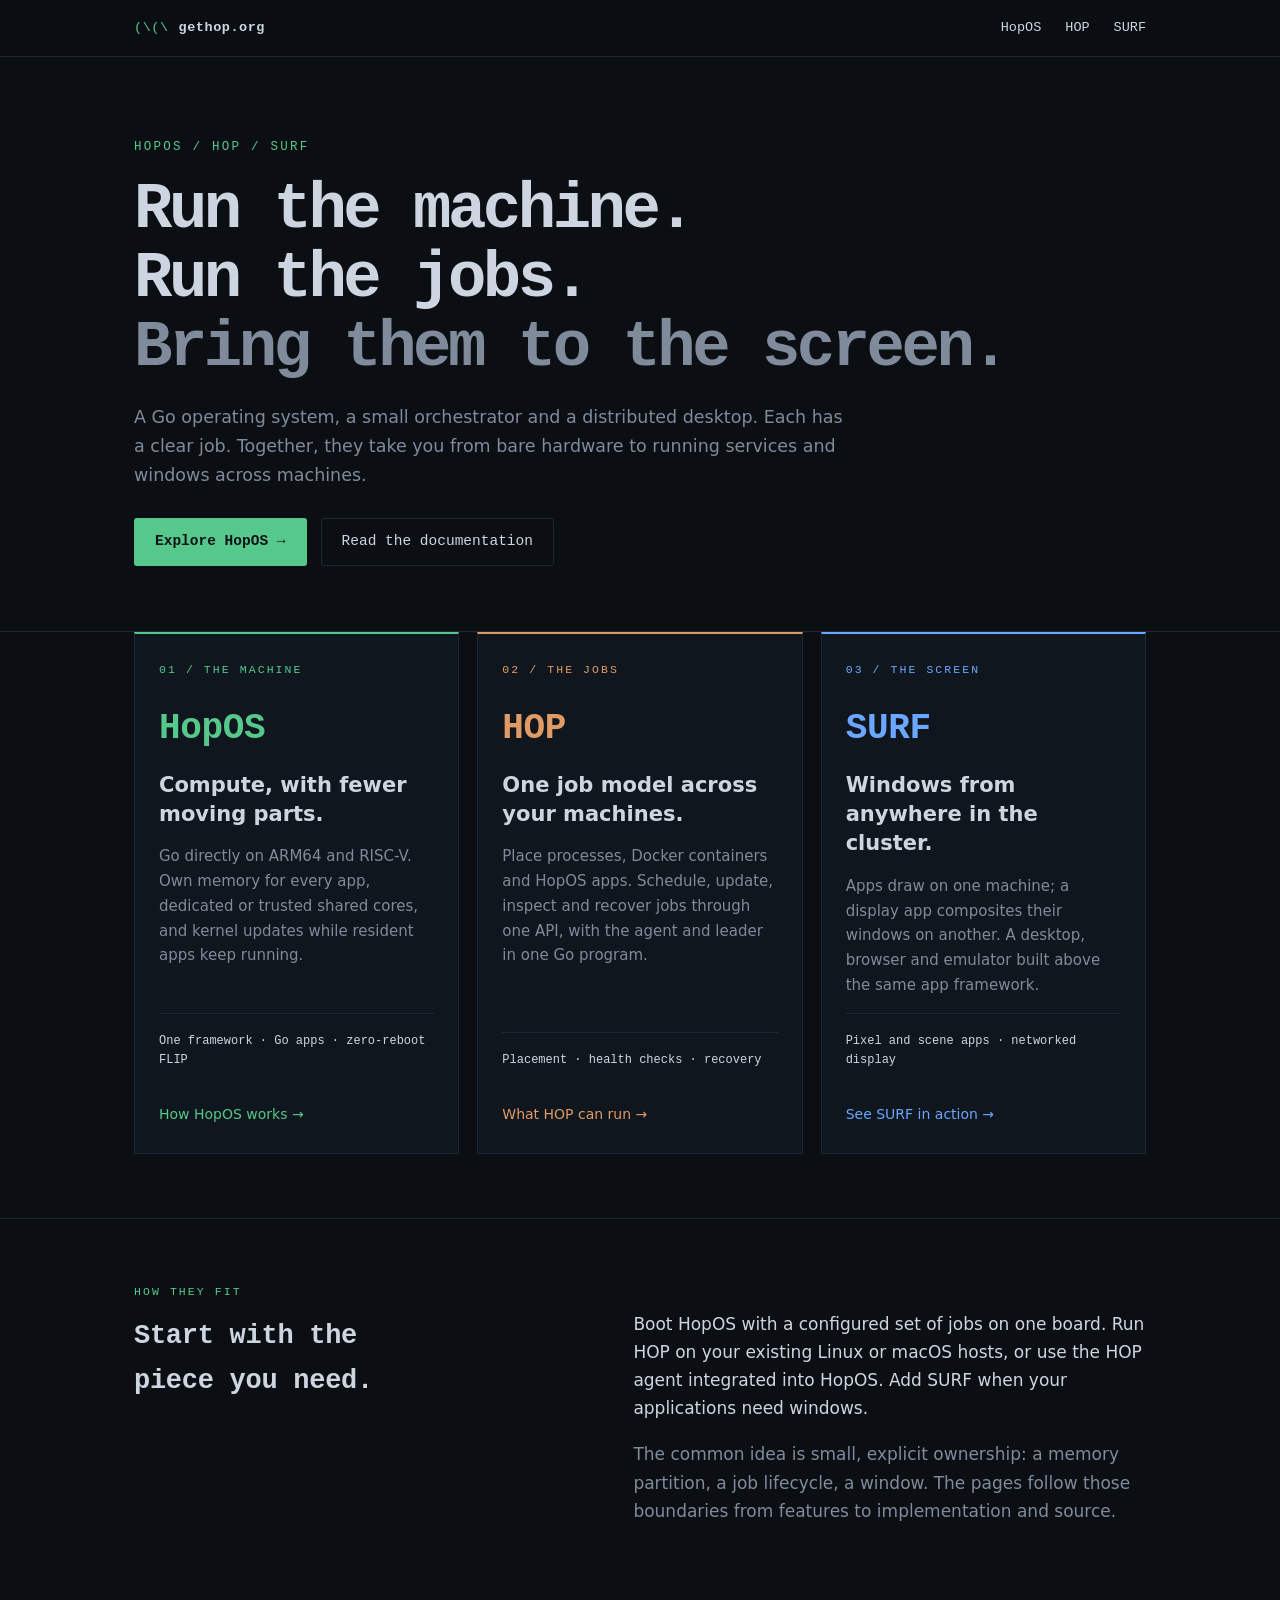
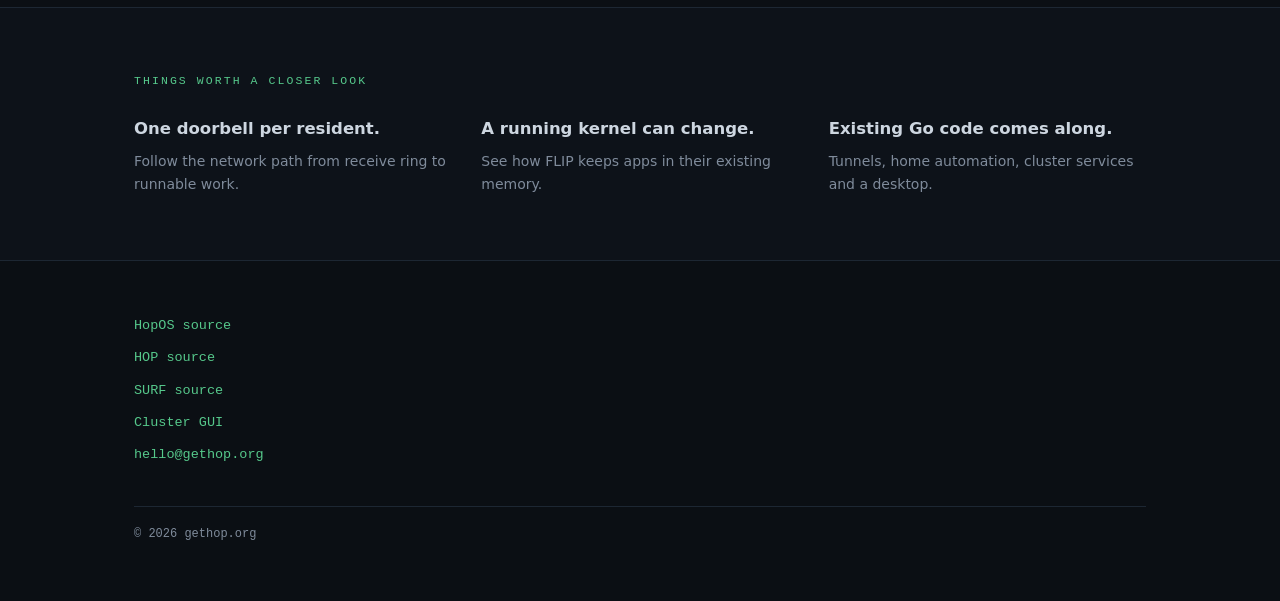
==== commit ec56194f: "Present HopOS, HOP and SURF capabilities with shared site navigation" ====
--- a/index.html
+++ b/index.html
@@ -6,52 +6,31 @@
 <title>gethop.org — HopOS · HOP · SURF</title>
 <meta name="description" content="Three small things for people who run their own metal: HopOS runs Go directly on hardware, HOP orchestrates the cluster, and SURF puts windows from many machines on one screen.">
 <meta property="og:title" content="gethop.org — HopOS · HOP · SURF">
-<meta property="og:description" content="A Go-only OS, a small orchestrator, and a distributed GUI tech demo built on both.">
+<meta property="og:description" content="A Go operating system, a small orchestrator and a distributed desktop. Run the machine, run the jobs, bring them to the screen.">
 <meta property="og:url" content="https://gethop.org">
 <meta property="og:type" content="website">
 <link rel="icon" href="data:image/svg+xml,<svg xmlns=%22http://www.w3.org/2000/svg%22 viewBox=%220 0 100 100%22><text y=%22.9em%22 font-size=%2290%22>🐇</text></svg>">
-<link rel="stylesheet" href="/style.css?v=11">
+<link rel="stylesheet" href="/style.css?v=12">
 </head>
-<body>
-
-<main class="chooser">
-  <div class="wrap">
-    <div class="chooser-head">
-      <pre>   (\(\
-   ( -.-)
-   o_(")(")</pre>
-      <p><strong>Three small things for people who run their own metal.</strong> HopOS and HOP work alone or together. SURF shows what the combination can do.</p>
-    </div>
-    <div class="doors">
-      <a class="door door-hopos" href="/hopos/">
-        <div class="name">HopOS</div>
-        <div class="role">The Go-only OS</div>
-        <p>An operating system that is <b>only your application</b>: no Linux, no containers, no kernel in front of the hardware. By default every app gets whole cores behind a silicon cage — on <b>ARM and RISC-V</b>, from a €15 board to a 128-core Ampere Altra.</p>
-        <span class="door-fact">~11,300 LOC · the whole OS</span>
-        <span class="go">read the HopOS story →</span>
-      </a>
-      <a class="door door-hop" href="/hop/">
-        <div class="name">HOP</div>
-        <div class="role">The orchestrator</div>
-        <p>A <b>single binary</b> that runs everything — processes, containers, and whole machines on HopOS. Leader, agent and API in one process; state in any S3 bucket.</p>
-        <span class="door-fact">~7,550 LOC · the whole orchestrator</span>
-        <span class="go">read the HOP story →</span>
-      </a>
-    </div>
-    <a class="banner" href="/surf/">
-      <span class="banner-name">SURF</span>
-      <span class="banner-sub">The GUI for HopOS</span>
-      <span class="badge">tech demo</span>
-    </a>
-    <div class="chooser-foot">
-      <a href="https://github.com/xinix00/HopOS">github/HopOS</a>
-      <a href="https://github.com/xinix00/hop">github/hop</a>
-      <a href="/hopos/docs/">docs</a>
-      <a href="https://gui.gethop.org">gui</a>
-      <a href="mailto:hello@gethop.org">hello@gethop.org</a>
-    </div>
-  </div>
+<body class="pg-hopos home-overview">
+<nav class="topbar"><div class="wrap topbar-in"><a class="brand" href="/"><span class="ears">(\(\</span> gethop.org</a><div class="home-nav"><a href="/hopos/">HopOS</a><a href="/hop/">HOP</a><a href="/surf/">SURF</a></div></div></nav>
+<main>
+<header class="hero"><div class="wrap">
+<p class="pg-mark">HopOS / HOP / SURF</p><h1>Run the machine.<br>Run the jobs.<br><span class="home-soft">Bring them to the screen.</span></h1>
+<p class="lede">A Go operating system, a small orchestrator and a distributed desktop. Each has a clear job. Together, they take you from bare hardware to running services and windows across machines.</p>
+<div class="cta-row"><a class="btn btn-primary" href="/hopos/">Explore HopOS →</a><a class="btn btn-ghost" href="/hopos/docs/">Read the documentation</a></div>
+</div></header>
+<section class="home-products"><div class="wrap family-cards">
+<a class="family-card card-os" href="/hopos/"><span class="section-kicker">01 / The machine</span><h2>HopOS</h2><h3>Compute, with fewer moving parts.</h3><p>Go directly on ARM64 and RISC-V. Own memory for every app, dedicated or trusted shared cores, and kernel updates while resident apps keep running.</p><span class="card-detail">One framework · Go apps · zero-reboot FLIP</span><span class="go">How HopOS works →</span></a>
+<a class="family-card card-hop" href="/hop/"><span class="section-kicker">02 / The jobs</span><h2>HOP</h2><h3>One job model across your machines.</h3><p>Place processes, Docker containers and HopOS apps. Schedule, update, inspect and recover jobs through one API, with the agent and leader in one Go program.</p><span class="card-detail">Placement · health checks · recovery</span><span class="go">What HOP can run →</span></a>
+<a class="family-card card-surf" href="/surf/"><span class="section-kicker">03 / The screen</span><h2>SURF</h2><h3>Windows from anywhere in the cluster.</h3><p>Apps draw on one machine; a display app composites their windows on another. A desktop, browser and emulator built above the same app framework.</p><span class="card-detail">Pixel and scene apps · networked display</span><span class="go">See SURF in action →</span></a>
+</div></section>
+<section><div class="wrap intro-grid"><div><p class="section-kicker">How they fit</p><h2>Start with the piece you need.</h2></div><div class="intro-copy"><p>Boot HopOS with a configured set of jobs on one board. Run HOP on your existing Linux or macOS hosts, or use the HOP agent integrated into HopOS. Add SURF when your applications need windows.</p><p>The common idea is small, explicit ownership: a memory partition, a job lifecycle, a window. The pages follow those boundaries from features to implementation and source.</p></div></div></section>
+<section class="home-proof"><div class="wrap"><p class="section-kicker">Things worth a closer look</p><div class="proof-links">
+<a href="/hopos/#architecture"><b>One doorbell per resident.</b><span>Follow the network path from receive ring to runnable work.</span></a>
+<a href="/hopos/#different"><b>A running kernel can change.</b><span>See how FLIP keeps apps in their existing memory.</span></a>
+<a href="/hopos/#apps"><b>Existing Go code comes along.</b><span>Tunnels, home automation, cluster services and a desktop.</span></a>
+</div></div></section>
 </main>
-
-</body>
-</html>
+<footer><div class="wrap foot-links"><a href="https://github.com/xinix00/HopOS">HopOS source</a><a href="https://github.com/xinix00/hop">HOP source</a><a href="https://github.com/xinix00/hop-os-surf">SURF source</a><a href="https://gui.gethop.org">Cluster GUI</a><a href="mailto:hello@gethop.org">hello@gethop.org</a></div><div class="wrap"><p class="foot-copy">© 2026 gethop.org</p></div></footer>
+</body></html>
--- a/style.css
+++ b/style.css
@@ -1,9 +1,5 @@
-/* gethop.org — two products, two voices, one dark habitat.
-   HopOS speaks phosphor green (it IS the console color of the OS);
-   HOP speaks copper (the operator's tool — the metal in bare metal).
-   The SURF banner borrows the blue of its own compositor — cooler than both,
-   because it is a thing that runs on HopOS, not a third product.
-   Each page sets --acc via a body class; everything inherits its voice. */
+/* gethop.org — one family: HopOS green, HOP copper, SURF blue.
+   Static feature pages and the shared documentation viewer. */
 :root {
   --bg: #0b0f14;
   --panel: #10161d;
@@ -417,9 +413,7 @@
   @media (prefers-reduced-motion: reduce) { .md .state .cur { animation: none; } }
 
 /* ── HopOS overview ───────────────────────────────────────
-   The public page stays deliberately shorter than the docs: explain the
-   product first, show evidence second, and leave implementation detail one
-   click away. */
+   The public page stays deliberately shorter than the docs. */
 .hopos-overview .wrap { max-width: 1120px; }
 .hopos-overview section { padding: 82px 0; }
 .hopos-overview h2 { font-size: clamp(24px, 3vw, 34px); line-height: 1.2; max-width: 18em; }
@@ -498,7 +492,7 @@
 .flow p { margin: 7px 0 0; color: var(--muted); font-size: 13px; line-height: 1.55; }
 .flow i { color: var(--acc-dim); font-family: var(--mono); font-style: normal; }
 
-.different-section, .proof-section, .download-section {
+.different-section, .download-section {
   background: color-mix(in srgb, var(--panel-2) 48%, var(--bg));
 }
 .difference-list { margin-top: 42px; border-top: 1px solid var(--line); }
@@ -518,6 +512,61 @@
 .deep-link { margin: 27px 0 0; color: var(--muted); font-size: 13.5px; font-family: var(--mono); }
 .deep-link a { white-space: nowrap; }
 
+.architecture-details {
+  margin-top: 32px; border: 1px solid var(--line); border-radius: 6px;
+  background: var(--bg); scroll-margin-top: 84px;
+}
+.architecture-details summary {
+  position: relative; display: flex; justify-content: space-between; align-items: center;
+  gap: 24px; padding: 20px 23px 20px 50px; list-style: none;
+  cursor: pointer; font-family: var(--mono); color: var(--text); font-size: 13px;
+}
+.architecture-details summary::-webkit-details-marker { display: none; }
+.architecture-details summary::before {
+  content: "+"; position: absolute; left: 22px; color: var(--acc); font-size: 17px;
+}
+.architecture-details[open] summary::before { content: "−"; }
+.architecture-details summary span { color: var(--muted); font-size: 11.5px; }
+.architecture-body { padding: 27px 23px 23px; border-top: 1px solid var(--line); }
+.architecture-lede { max-width: 54em; margin: 0 0 28px; color: var(--text); font-size: 15.5px; line-height: 1.7; }
+.architecture-copy { display: grid; grid-template-columns: 1fr 1fr; gap: 28px 42px; }
+.architecture-copy article { min-width: 0; }
+.architecture-copy h3 { margin: 0 0 9px; color: var(--text); font-family: var(--mono); font-size: 14px; }
+.architecture-copy p { margin: 0; color: var(--muted); font-size: 13.5px; line-height: 1.65; }
+.architecture-table-wrap { overflow-x: auto; margin-top: 30px; border: 1px solid var(--line); border-radius: 5px; }
+.architecture-table-wrap table { width: 100%; min-width: 580px; border-collapse: collapse; font-size: 13px; }
+.architecture-table-wrap th, .architecture-table-wrap td { padding: 11px 14px; border-bottom: 1px solid var(--line); text-align: left; }
+.architecture-table-wrap tr:last-child th, .architecture-table-wrap tr:last-child td { border-bottom: 0; }
+.architecture-table-wrap thead th { background: var(--panel-2); color: var(--text); font-family: var(--mono); font-size: 11.5px; }
+.architecture-table-wrap tbody th { color: var(--muted); font-family: var(--mono); font-size: 11.5px; font-weight: 500; }
+.architecture-table-wrap td { color: var(--text); }
+.architecture-note { max-width: none; margin: 24px 0 0; color: var(--muted); font-size: 13.5px; line-height: 1.65; }
+.architecture-doc-link { margin: 13px 0 0; font-family: var(--mono); font-size: 12px; }
+
+.recovery-flow {
+  display: grid; grid-template-columns: 1fr auto 1fr auto 1fr auto 1.25fr;
+  align-items: center; gap: 10px; margin: 0 0 31px;
+}
+.recovery-flow span, .recovery-flow b {
+  min-width: 0; padding: 12px 9px; border: 1px solid var(--line); border-radius: 3px;
+  color: var(--muted); font-family: var(--mono); font-size: 10.5px; font-weight: 500;
+  text-align: center;
+}
+.recovery-flow b {
+  border-color: var(--acc-dim); color: var(--acc);
+  background: color-mix(in srgb, var(--acc) 6%, var(--panel));
+}
+.recovery-flow i { color: var(--acc); font-family: var(--mono); font-size: 11px; font-style: normal; }
+.recovery-copy { padding-top: 2px; }
+.recovery-measure {
+  display: grid; grid-template-columns: 150px 1fr; gap: 28px; align-items: center;
+  margin-top: 31px; padding: 25px 27px; border: 1px solid var(--acc-dim);
+  border-radius: 5px; background: color-mix(in srgb, var(--acc) 5%, var(--panel));
+}
+.recovery-measure > strong { color: var(--acc); font-family: var(--mono); font-size: 27px; }
+.recovery-measure h3 { margin: 0 0 7px; color: var(--text); font-family: var(--mono); font-size: 14px; }
+.recovery-measure p { max-width: 54em; margin: 0; color: var(--muted); font-size: 13px; line-height: 1.6; }
+
 .fit-grid { display: grid; grid-template-columns: 1fr 1fr; gap: 20px; margin-top: 36px; }
 .fit-card { padding: 28px 30px; border: 1px solid var(--line); border-radius: 6px; background: var(--panel-2); }
 .fit-card.fit-yes { border-top: 2px solid var(--acc); }
@@ -530,14 +579,39 @@
 .fit-card li { position: relative; padding: 8px 0 8px 22px; color: var(--muted); font-size: 15px; }
 .fit-card li::before { content: "—"; position: absolute; left: 0; color: var(--line); }
 .fit-yes li::before { content: "✓"; color: var(--acc); }
-.fit-together { margin-top: 20px; }
-
-.evidence-grid { display: grid; grid-template-columns: repeat(3, 1fr); gap: 20px; margin-top: 38px; }
-.evidence-grid article { display: flex; flex-direction: column; min-height: 300px; padding: 27px; border: 1px solid var(--line); border-radius: 6px; background: var(--bg); }
-.evidence-grid article > strong { font-family: var(--mono); font-size: 22px; color: var(--acc); }
-.evidence-grid h3 { margin: 8px 0 16px; font-size: 15px; line-height: 1.5; color: var(--text); }
-.evidence-grid p { margin: 0 0 22px; color: var(--muted); font-size: 14px; line-height: 1.65; }
-.evidence-grid a { margin-top: auto; font-family: var(--mono); font-size: 12px; }
+
+.use-modes {
+  display: grid; grid-template-columns: minmax(0, 1fr) 48px minmax(0, 1fr);
+  align-items: stretch; gap: 0; margin-top: 40px;
+}
+.use-modes article {
+  display: flex; flex-direction: column; min-width: 0; padding: 31px;
+  border: 1px solid var(--line); border-radius: 6px; background: var(--panel-2);
+}
+.use-label {
+  margin: 0 0 15px; color: var(--acc); font-family: var(--mono);
+  font-size: 10.5px; letter-spacing: .16em; text-transform: uppercase;
+}
+.use-modes h3 { margin: 0 0 14px; color: var(--text); font-size: 18px; line-height: 1.45; }
+.use-modes article > p:not(.use-label) { margin: 0; color: var(--muted); font-size: 14.5px; line-height: 1.7; }
+.use-modes article > small { margin-top: 14px; color: var(--muted); font-family: var(--mono); font-size: 10.5px; }
+.use-or {
+  z-index: 1; align-self: center; justify-self: center; display: grid; place-items: center;
+  width: 38px; height: 38px; margin: 0 -1px; border: 1px solid var(--line);
+  border-radius: 50%; background: var(--bg); color: var(--muted);
+  font-family: var(--mono); font-size: 10px; text-transform: uppercase;
+}
+.use-flow {
+  display: grid; grid-template-columns: 1fr auto 1fr auto 1fr;
+  align-items: center; gap: 8px; margin-top: auto; padding-top: 29px;
+}
+.use-flow span, .use-flow b {
+  min-width: 0; padding: 10px 7px; border: 1px solid var(--line); border-radius: 3px;
+  color: var(--muted); font-family: var(--mono); font-size: 10.5px; font-weight: 500;
+  text-align: center;
+}
+.use-flow b { border-color: var(--acc-dim); color: var(--acc); background: color-mix(in srgb, var(--acc) 6%, var(--panel)); }
+.use-flow i { color: var(--acc); font-family: var(--mono); font-size: 11px; font-style: normal; }
 
 .apps-intro {
   display: grid; grid-template-columns: 1fr 1fr; gap: 60px;
@@ -608,8 +682,12 @@
   .flow i { display: none; }
   .difference-list article { grid-template-columns: 38px 1fr; }
   .difference-result { grid-column: 2; margin-top: -12px; text-align: left; }
-  .evidence-grid { grid-template-columns: 1fr; }
-  .evidence-grid article { min-height: 0; }
+  .architecture-copy { grid-template-columns: 1fr; }
+  .recovery-flow { grid-template-columns: 1fr; }
+  .recovery-flow i { display: none; }
+  .recovery-measure { grid-template-columns: 1fr; gap: 9px; }
+  .use-modes { grid-template-columns: 1fr; gap: 0; }
+  .use-or { margin: -1px 0; }
   .app-shelf { grid-template-columns: 1fr 1fr; }
   .apps-section .hopos-app-shelf { grid-template-columns: 1fr 1fr; }
   .hopos-app-shelf div:last-child { grid-column: 1 / -1; }
@@ -653,6 +731,7 @@
   .project-card { min-height: 0; }
   .project-card .btn { margin-top: 4px; }
   .image-links div { grid-template-columns: 1fr auto auto; }
+  .architecture-details summary span { display: none; }
 }
 
 /* ── HOP overview ───────────────────────────────────────── */
@@ -908,3 +987,61 @@
   .surf-source { align-items: flex-start; flex-direction: column; }
   .surf-source .btn { width: 100%; text-align: center; }
 }
+
+/* Shared feature overview: machine → jobs → screen. */
+.family-nav { border-bottom: 1px solid var(--line); background: var(--panel-2); }
+.family-nav .wrap { display: flex; }
+.family-nav a { flex: 1; display: flex; align-items: baseline; gap: 12px; padding: 15px 0; color: var(--muted); font-size: 13px; }
+.family-nav a b { font-family: var(--mono); color: var(--text); }
+.family-nav a[aria-current] { border-bottom: 2px solid var(--acc); }
+.family-nav a[aria-current] b { color: var(--acc); }
+.capability-grid { display: grid; grid-template-columns: repeat(2, minmax(0, 1fr)); gap: 0 40px; margin-top: 34px; }
+.capability-grid article { border-top: 1px solid var(--line); padding: 27px 0 20px; }
+.capability-grid article h3 { font-size: 23px; line-height: 1.3; margin: 10px 0 14px; }
+.capability-grid article p:last-child { color: var(--muted); margin-bottom: 0; }
+.signal-section { background: var(--panel-2); }
+.signal-path { display: flex; align-items: center; gap: 18px; margin: 36px 0 40px; }
+.signal-path div { flex: 1; border: 1px solid var(--line); border-top: 2px solid var(--acc); padding: 18px; background: var(--bg); }
+.signal-path small { display: block; color: var(--muted); font-family: var(--mono); margin-bottom: 5px; }
+.signal-path b { display: block; font-size: 16px; }
+.signal-path > span { color: var(--acc); }
+.measure-strip { display: grid; grid-template-columns: repeat(3, 1fr); margin: 34px 0 28px; border-block: 1px solid var(--line); }
+.measure-strip > div { padding: 25px 18px 25px 0; }
+.measure-strip strong { display: block; color: var(--acc); font: 600 clamp(24px, 3vw, 35px)/1.3 var(--mono); letter-spacing: -.06em; }
+.measure-strip span { display: block; color: var(--muted); font-size: 13px; margin-top: 8px; }
+.home-nav { display: flex; gap: 24px; margin-left: auto; }
+.home-nav a { color: var(--text); }
+.home-overview .hero { padding: 80px 0 65px; }
+.home-overview h1 { max-width: 940px; font-size: clamp(38px, 6.8vw, 74px); line-height: 1.08; letter-spacing: -.055em; }
+.home-overview .lede { max-width: 710px; }
+.home-soft { color: var(--muted); }
+.home-products { padding-top: 0; }
+.family-cards { display: grid; grid-template-columns: repeat(3, minmax(0, 1fr)); gap: 18px; }
+.family-card { --card: var(--leaf); color: var(--text); border: 1px solid var(--line); border-top: 2px solid var(--card); background: var(--panel); padding: 27px 24px; display: flex; flex-direction: column; transition: border-color .15s; }
+.family-card:hover { text-decoration: none; border-color: var(--card); }
+.card-hop { --card: var(--copper); }.card-surf { --card: var(--wave); }
+.family-card .section-kicker, .family-card h2, .family-card .go { color: var(--card); }
+.family-card h2 { font: 650 36px/1.2 var(--mono); margin: 16px 0 20px; }
+.family-card h3 { font-size: 21px; line-height: 1.4; margin: 0; }
+.family-card p { color: var(--muted); font-size: 15px; }
+.family-card .card-detail { color: var(--text); font-size: 12px; font-family: var(--mono); margin-top: auto; padding: 18px 0; border-top: 1px solid var(--line); }
+.family-card .go { font-size: 14px; margin-top: 14px; }
+.home-proof { background: var(--panel-2); }
+.proof-links { display: grid; grid-template-columns: repeat(3, 1fr); gap: 30px; margin-top: 24px; }
+.proof-links a { color: var(--text); }
+.proof-links span { display: block; color: var(--muted); margin-top: 8px; font-size: 14px; }
+@media (max-width: 800px) {
+  .family-nav a { display: block; }.family-nav a span { display: block; font-size: 11px; margin-top: 3px; }
+  .family-cards { grid-template-columns: 1fr; }.family-card h2 { margin-bottom: 12px; }
+  .family-card .card-detail { margin-top: 12px; }.home-overview .hero { padding: 52px 0; }
+  .proof-links { grid-template-columns: 1fr; }
+  .signal-path { display: grid; grid-template-columns: 1fr; gap: 10px; }.signal-path > span { transform: rotate(90deg); justify-self: center; }
+}
+@media (max-width: 560px) {
+  .capability-grid { grid-template-columns: 1fr; }.measure-strip { grid-template-columns: 1fr; }
+  .measure-strip > div + div { border-top: 1px solid var(--line); }.home-nav { gap: 14px; font-size: 12px; }
+}
+@media (prefers-reduced-motion: reduce) { .family-card { transition: none; } }
+/* Grid children must allow the example terminal to scroll within its card. */
+.start-grid > div { min-width: 0; }
+.home-overview h1 { font-size: clamp(36px, 6vw, 64px); }
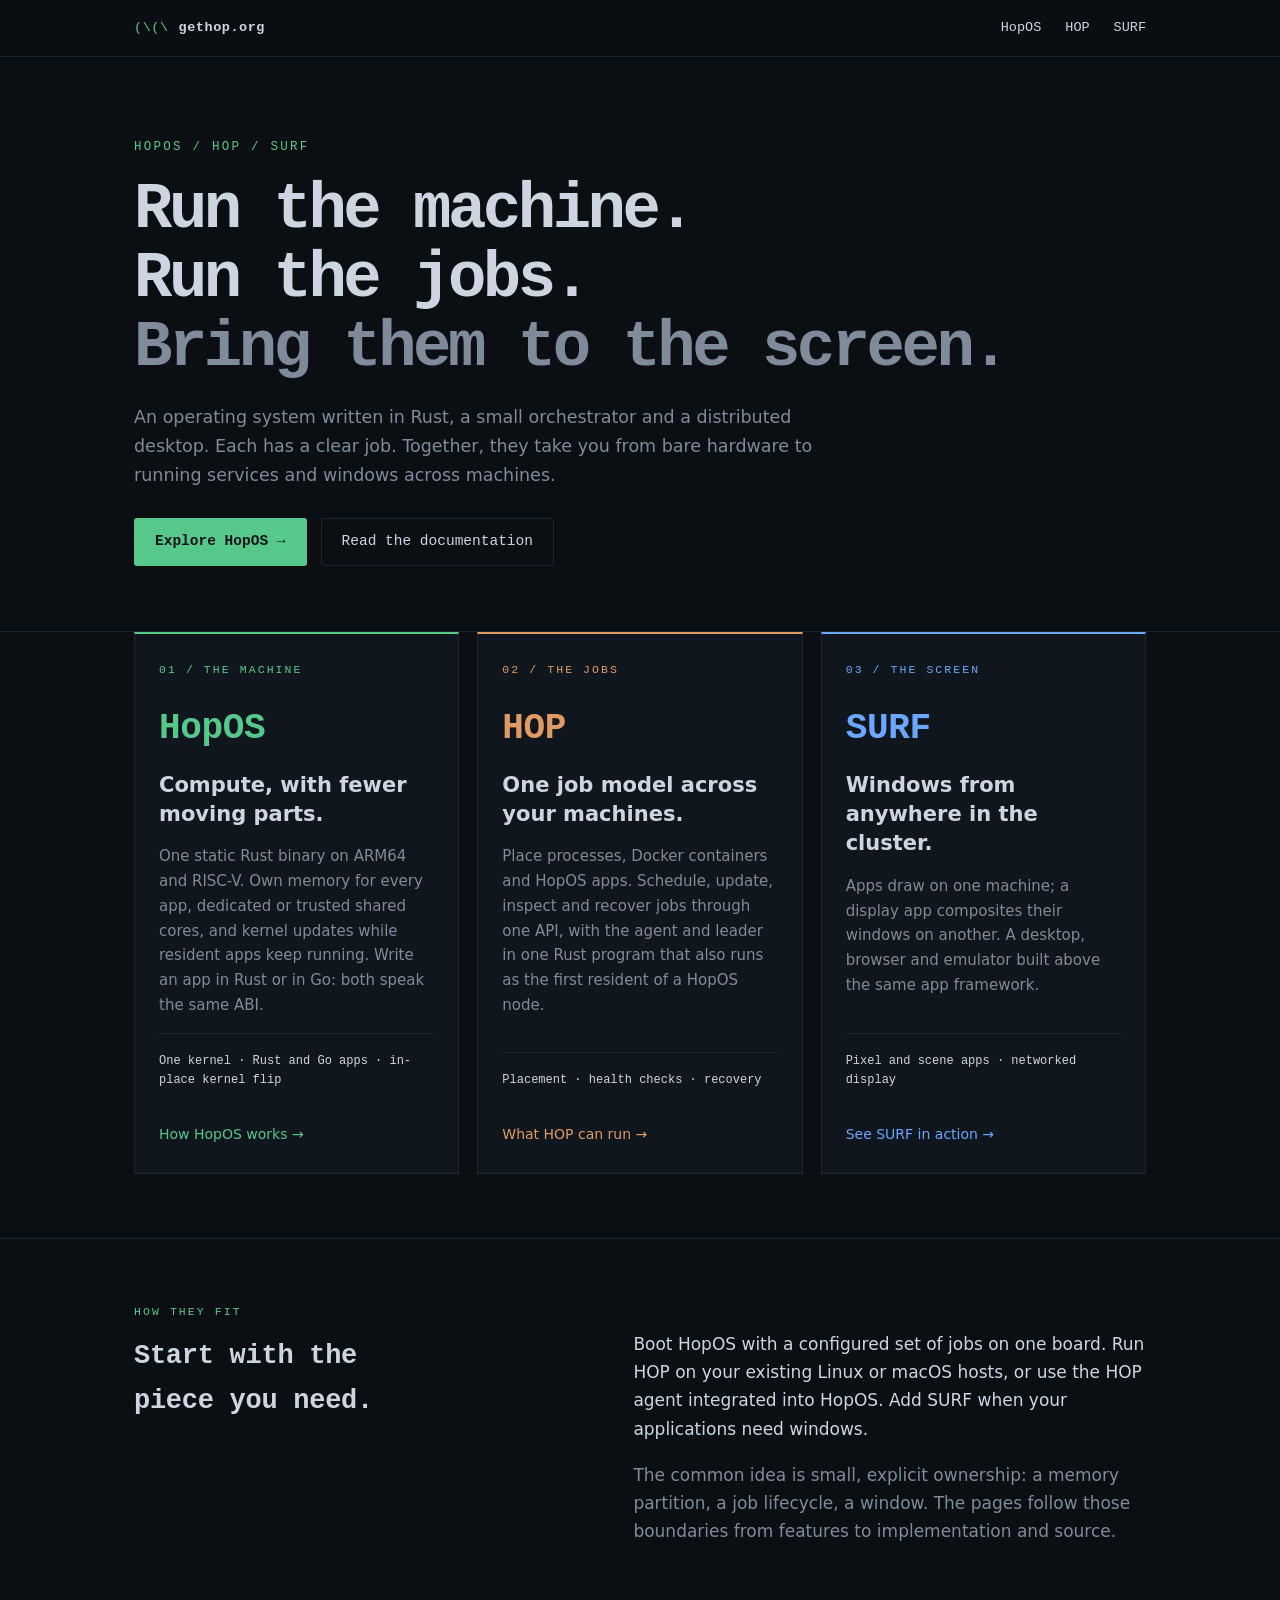
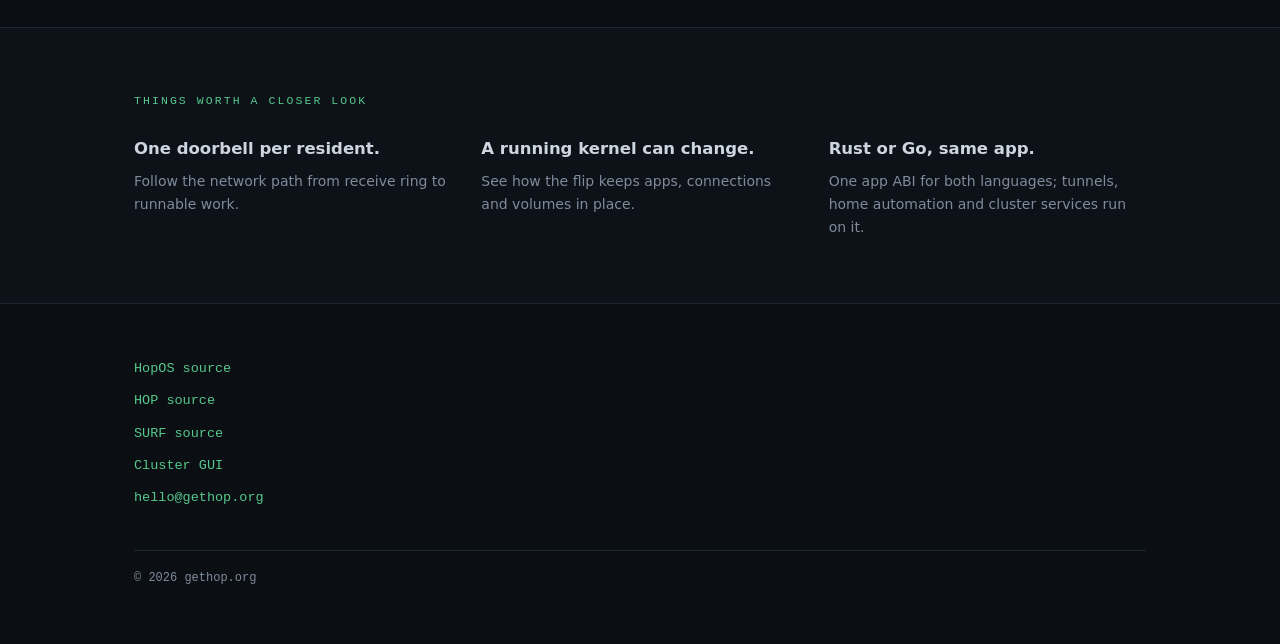
==== commit 7be9397a: "Rust v3" ====
--- a/index.html
+++ b/index.html
@@ -4,32 +4,32 @@
 <meta charset="utf-8">
 <meta name="viewport" content="width=device-width, initial-scale=1">
 <title>gethop.org — HopOS · HOP · SURF</title>
-<meta name="description" content="Three small things for people who run their own metal: HopOS runs Go directly on hardware, HOP orchestrates the cluster, and SURF puts windows from many machines on one screen.">
+<meta name="description" content="Three small things for people who run their own metal: HopOS runs apps directly on hardware with one Rust binary as the OS, HOP orchestrates the cluster, and SURF puts windows from many machines on one screen.">
 <meta property="og:title" content="gethop.org — HopOS · HOP · SURF">
-<meta property="og:description" content="A Go operating system, a small orchestrator and a distributed desktop. Run the machine, run the jobs, bring them to the screen.">
+<meta property="og:description" content="An operating system written in Rust, a small orchestrator and a distributed desktop. Run the machine, run the jobs, bring them to the screen.">
 <meta property="og:url" content="https://gethop.org">
 <meta property="og:type" content="website">
 <link rel="icon" href="data:image/svg+xml,<svg xmlns=%22http://www.w3.org/2000/svg%22 viewBox=%220 0 100 100%22><text y=%22.9em%22 font-size=%2290%22>🐇</text></svg>">
-<link rel="stylesheet" href="/style.css?v=12">
+<link rel="stylesheet" href="/style.css?v=14">
 </head>
 <body class="pg-hopos home-overview">
 <nav class="topbar"><div class="wrap topbar-in"><a class="brand" href="/"><span class="ears">(\(\</span> gethop.org</a><div class="home-nav"><a href="/hopos/">HopOS</a><a href="/hop/">HOP</a><a href="/surf/">SURF</a></div></div></nav>
 <main>
 <header class="hero"><div class="wrap">
 <p class="pg-mark">HopOS / HOP / SURF</p><h1>Run the machine.<br>Run the jobs.<br><span class="home-soft">Bring them to the screen.</span></h1>
-<p class="lede">A Go operating system, a small orchestrator and a distributed desktop. Each has a clear job. Together, they take you from bare hardware to running services and windows across machines.</p>
+<p class="lede">An operating system written in Rust, a small orchestrator and a distributed desktop. Each has a clear job. Together, they take you from bare hardware to running services and windows across machines.</p>
 <div class="cta-row"><a class="btn btn-primary" href="/hopos/">Explore HopOS →</a><a class="btn btn-ghost" href="/hopos/docs/">Read the documentation</a></div>
 </div></header>
 <section class="home-products"><div class="wrap family-cards">
-<a class="family-card card-os" href="/hopos/"><span class="section-kicker">01 / The machine</span><h2>HopOS</h2><h3>Compute, with fewer moving parts.</h3><p>Go directly on ARM64 and RISC-V. Own memory for every app, dedicated or trusted shared cores, and kernel updates while resident apps keep running.</p><span class="card-detail">One framework · Go apps · zero-reboot FLIP</span><span class="go">How HopOS works →</span></a>
-<a class="family-card card-hop" href="/hop/"><span class="section-kicker">02 / The jobs</span><h2>HOP</h2><h3>One job model across your machines.</h3><p>Place processes, Docker containers and HopOS apps. Schedule, update, inspect and recover jobs through one API, with the agent and leader in one Go program.</p><span class="card-detail">Placement · health checks · recovery</span><span class="go">What HOP can run →</span></a>
+<a class="family-card card-os" href="/hopos/"><span class="section-kicker">01 / The machine</span><h2>HopOS</h2><h3>Compute, with fewer moving parts.</h3><p>One static Rust binary on ARM64 and RISC-V. Own memory for every app, dedicated or trusted shared cores, and kernel updates while resident apps keep running. Write an app in Rust or in Go: both speak the same ABI.</p><span class="card-detail">One kernel · Rust and Go apps · in-place kernel flip</span><span class="go">How HopOS works →</span></a>
+<a class="family-card card-hop" href="/hop/"><span class="section-kicker">02 / The jobs</span><h2>HOP</h2><h3>One job model across your machines.</h3><p>Place processes, Docker containers and HopOS apps. Schedule, update, inspect and recover jobs through one API, with the agent and leader in one Rust program that also runs as the first resident of a HopOS node.</p><span class="card-detail">Placement · health checks · recovery</span><span class="go">What HOP can run →</span></a>
 <a class="family-card card-surf" href="/surf/"><span class="section-kicker">03 / The screen</span><h2>SURF</h2><h3>Windows from anywhere in the cluster.</h3><p>Apps draw on one machine; a display app composites their windows on another. A desktop, browser and emulator built above the same app framework.</p><span class="card-detail">Pixel and scene apps · networked display</span><span class="go">See SURF in action →</span></a>
 </div></section>
 <section><div class="wrap intro-grid"><div><p class="section-kicker">How they fit</p><h2>Start with the piece you need.</h2></div><div class="intro-copy"><p>Boot HopOS with a configured set of jobs on one board. Run HOP on your existing Linux or macOS hosts, or use the HOP agent integrated into HopOS. Add SURF when your applications need windows.</p><p>The common idea is small, explicit ownership: a memory partition, a job lifecycle, a window. The pages follow those boundaries from features to implementation and source.</p></div></div></section>
 <section class="home-proof"><div class="wrap"><p class="section-kicker">Things worth a closer look</p><div class="proof-links">
 <a href="/hopos/#architecture"><b>One doorbell per resident.</b><span>Follow the network path from receive ring to runnable work.</span></a>
-<a href="/hopos/#different"><b>A running kernel can change.</b><span>See how FLIP keeps apps in their existing memory.</span></a>
-<a href="/hopos/#apps"><b>Existing Go code comes along.</b><span>Tunnels, home automation, cluster services and a desktop.</span></a>
+<a href="/hopos/#different"><b>A running kernel can change.</b><span>See how the flip keeps apps, connections and volumes in place.</span></a>
+<a href="/hopos/#apps"><b>Rust or Go, same app.</b><span>One app ABI for both languages; tunnels, home automation and cluster services run on it.</span></a>
 </div></div></section>
 </main>
 <footer><div class="wrap foot-links"><a href="https://github.com/xinix00/HopOS">HopOS source</a><a href="https://github.com/xinix00/hop">HOP source</a><a href="https://github.com/xinix00/hop-os-surf">SURF source</a><a href="https://gui.gethop.org">Cluster GUI</a><a href="mailto:hello@gethop.org">hello@gethop.org</a></div><div class="wrap"><p class="foot-copy">© 2026 gethop.org</p></div></footer>
--- a/style.css
+++ b/style.css
@@ -668,7 +668,7 @@
 .direct-downloads summary::marker { color: var(--acc); }
 .direct-downloads > p { max-width: none; margin: 0; padding: 0 22px 18px; color: var(--muted); font-size: 13.5px; }
 .image-links { border-top: 1px solid var(--line); }
-.image-links div { display: grid; grid-template-columns: 1fr 100px 100px; gap: 14px; padding: 12px 22px; border-bottom: 1px solid var(--line); font-size: 13px; }
+.image-links div { display: grid; grid-template-columns: 1fr 100px 100px 100px; gap: 14px; padding: 12px 22px; border-bottom: 1px solid var(--line); font-size: 13px; }
 .image-links div:last-child { border-bottom: 0; }
 .image-links b { font-weight: 500; color: var(--muted); }
 .image-links a, .image-links span { font-family: var(--mono); }
@@ -730,7 +730,7 @@
   .app-shelf div:last-child { border-bottom: 0; }
   .project-card { min-height: 0; }
   .project-card .btn { margin-top: 4px; }
-  .image-links div { grid-template-columns: 1fr auto auto; }
+  .image-links div { grid-template-columns: 1fr auto auto auto; }
   .architecture-details summary span { display: none; }
 }
 
@@ -991,9 +991,11 @@
 /* Shared feature overview: machine → jobs → screen. */
 .family-nav { border-bottom: 1px solid var(--line); background: var(--panel-2); }
 .family-nav .wrap { display: flex; }
-.family-nav a { flex: 1; display: flex; align-items: baseline; gap: 12px; padding: 15px 0; color: var(--muted); font-size: 13px; }
-.family-nav a b { font-family: var(--mono); color: var(--text); }
-.family-nav a[aria-current] { border-bottom: 2px solid var(--acc); }
+.family-nav a { flex: 1; display: flex; align-items: baseline; gap: 12px; padding: 15px 0; color: var(--muted); font-size: 13px; border-bottom: 2px solid transparent; transition: border-color .15s, color .15s; }
+.family-nav a b { font-family: var(--mono); color: var(--text); transition: color .15s; }
+.family-nav a:hover { text-decoration: none; color: var(--text); border-bottom-color: var(--muted); }
+.family-nav a:hover b { color: var(--text); }
+.family-nav a[aria-current], .family-nav a[aria-current]:hover { border-bottom-color: var(--acc); }
 .family-nav a[aria-current] b { color: var(--acc); }
 .capability-grid { display: grid; grid-template-columns: repeat(2, minmax(0, 1fr)); gap: 0 40px; margin-top: 34px; }
 .capability-grid article { border-top: 1px solid var(--line); padding: 27px 0 20px; }
